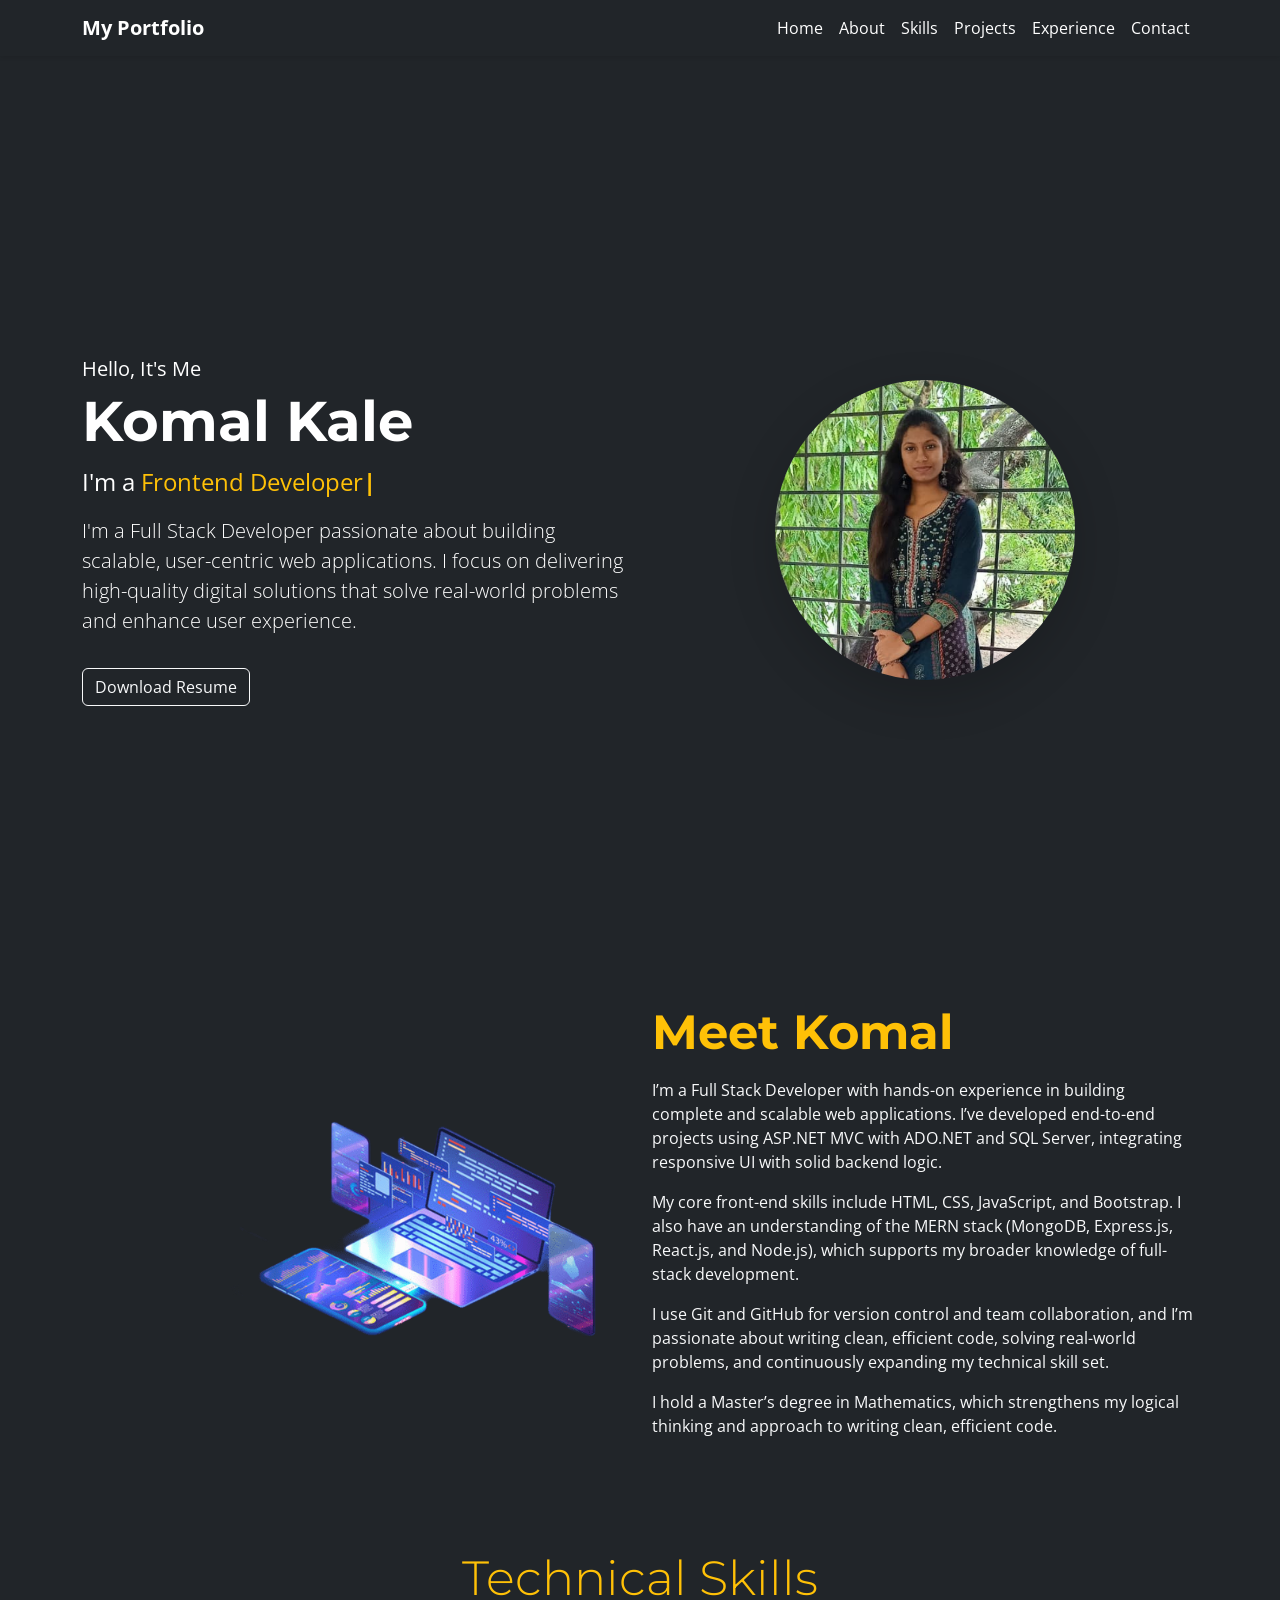
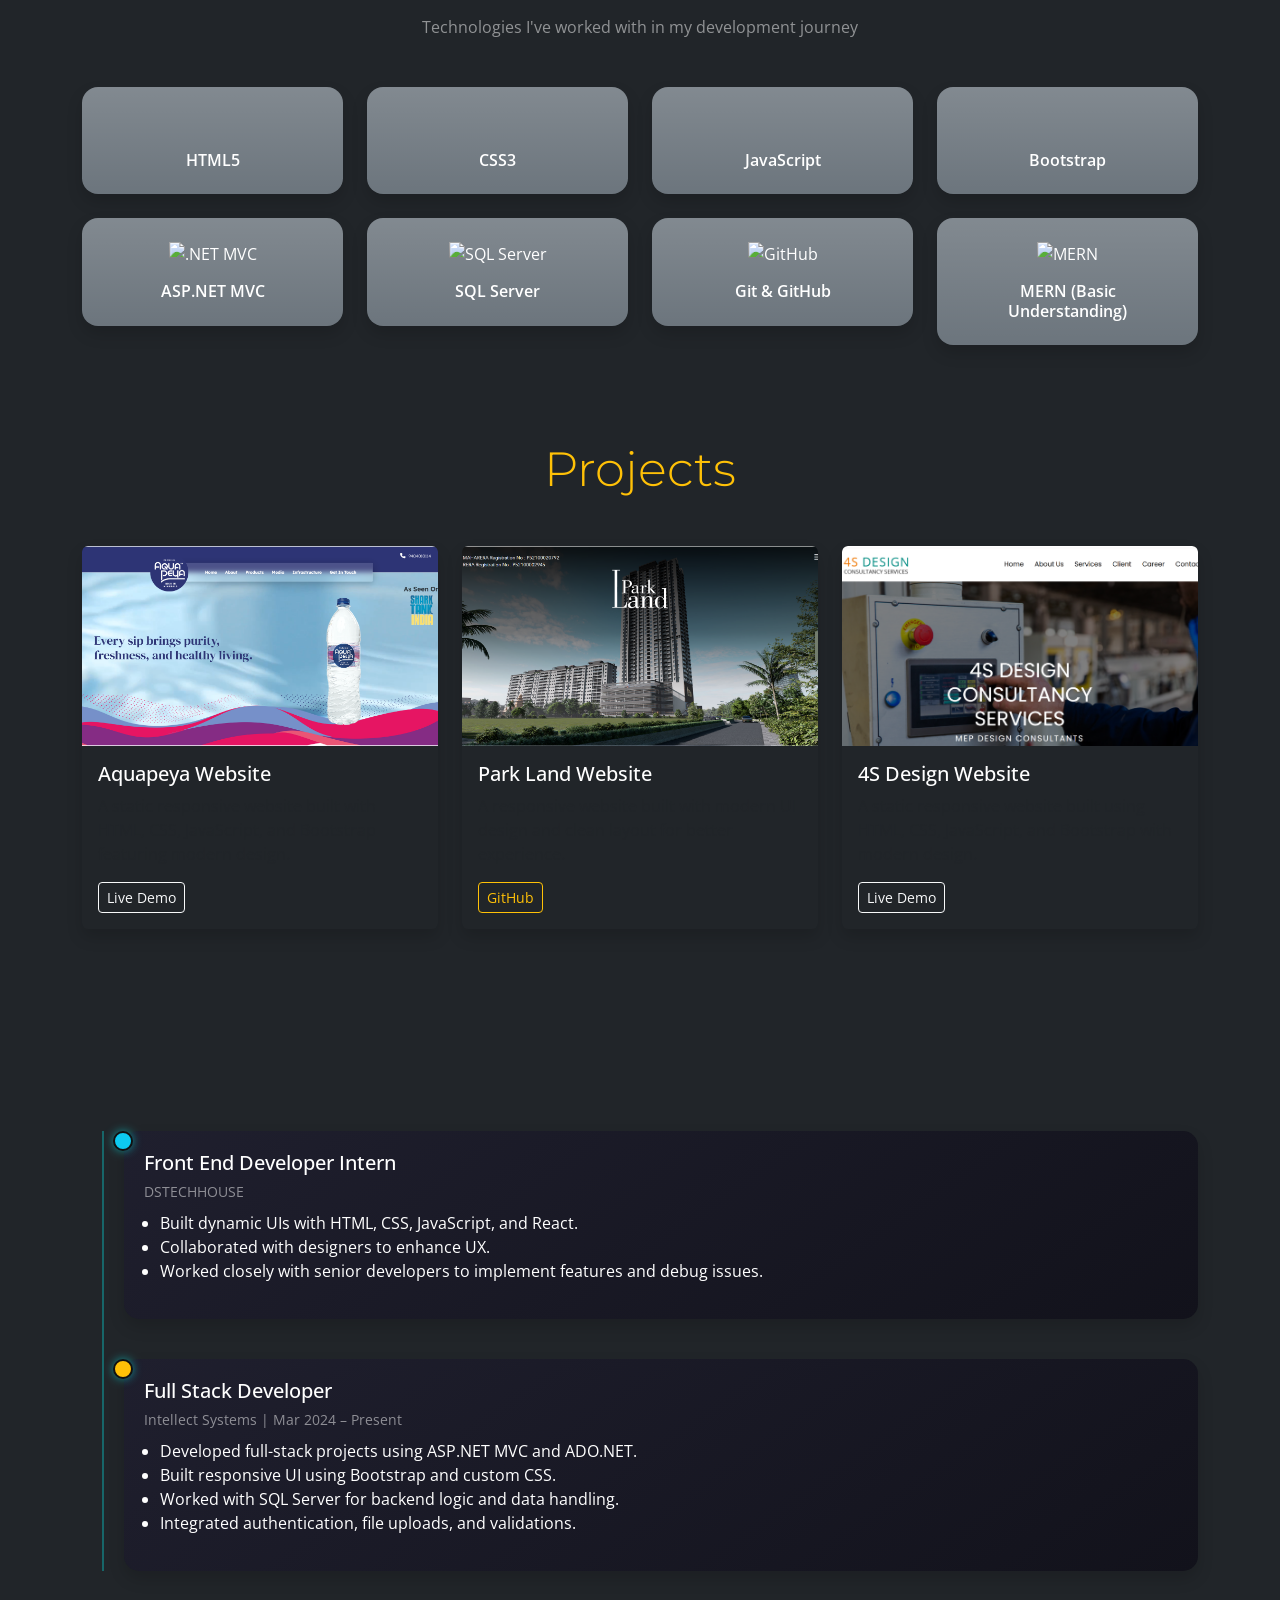
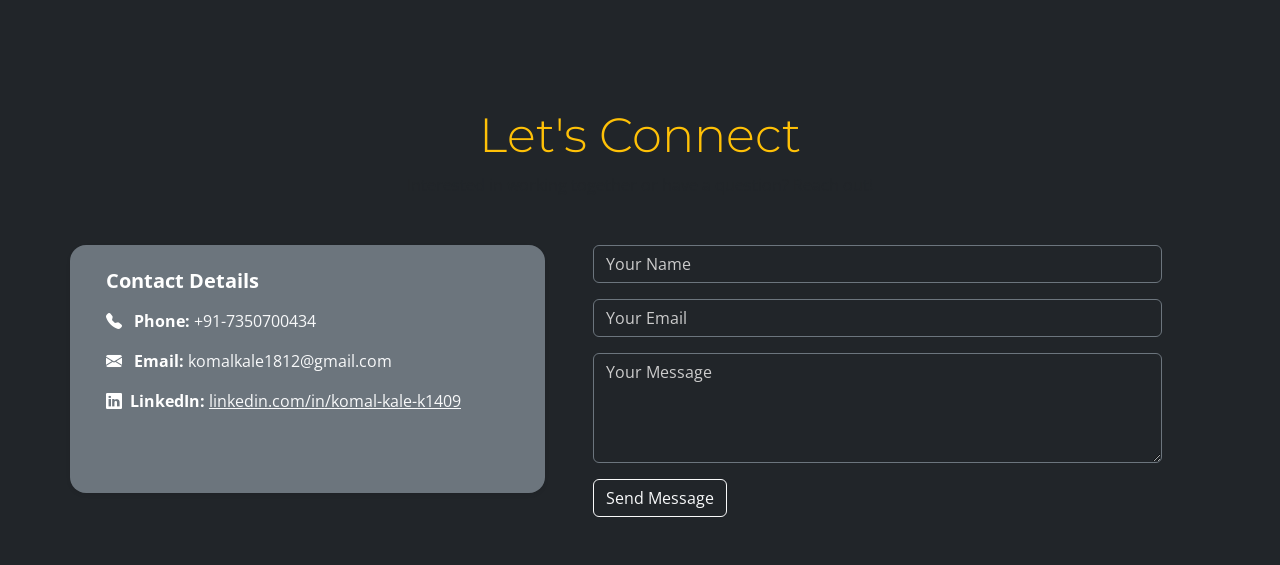
==== my-portfolio/index.html @ 6f48fc54 "Add files via upload" ====
<!DOCTYPE html>
<html lang="en">

<head>
  <meta charset="UTF-8" />
  <meta name="viewport" content="width=device-width, initial-scale=1.0" />
  <title>My Portfolio</title>
  <!-- Bootstrap CSS -->
<link href="https://cdn.jsdelivr.net/npm/bootstrap@5.3.2/dist/css/bootstrap.min.css" rel="stylesheet">

<!-- Add Bootstrap Icons CDN -->
<link href="https://cdn.jsdelivr.net/npm/bootstrap-icons@1.11.3/font/bootstrap-icons.css" rel="stylesheet">


  <!-- Custom CSS -->
  <link rel="stylesheet" href="style.css" />
  <link href="https://fonts.googleapis.com/css2?family=Montserrat:wght@600&family=Open+Sans&display=swap"
    rel="stylesheet">

  <!-- AOS CSS -->
  <link href="https://cdn.jsdelivr.net/npm/aos@2.3.4/dist/aos.css" rel="stylesheet">

</head>

<body data-bs-spy="scroll" data-bs-target="#navbar" data-bs-offset="70" tabindex="0" class="bg-dark">

  <!-- Navbar -->
<nav id="navbar" class="navbar navbar-expand-lg navbar-dark bg-dark fixed-top shadow-sm">
  <div class="container">
    <a class="navbar-brand fw-bold text-white" href="#">My Portfolio</a>
    <button class="navbar-toggler" type="button" data-bs-toggle="collapse" data-bs-target="#navMenu">
      <i class="bi bi-list text-white"></i> <!-- Bootstrap icon -->
    </button>

    <div class="collapse navbar-collapse" id="navMenu">
      <ul class="navbar-nav ms-auto">
        <li class="nav-item"><a class="nav-link text-white" href="#home">Home</a></li>
        <li class="nav-item"><a class="nav-link text-white" href="#about">About</a></li>
        <li class="nav-item"><a class="nav-link text-white" href="#skills">Skills</a></li>
        <li class="nav-item"><a class="nav-link text-white" href="#projects">Projects</a></li>
        <li class="nav-item"><a class="nav-link text-white" href="#experience">Experience</a></li>
        <li class="nav-item"><a class="nav-link text-white" href="#contact">Contact</a></li>
      </ul>
    </div>
  </div>
</nav>


  

  <!-- Hero Section -->
  <section id="home" class="text-white bg-dark">
    <div class="container pt-5">
      <div class="row align-items-center">
        <!-- Text Column -->
        <div class="col-md-6">
          <p class="fs-5 mb-1">Hello, It's Me</p>
          <h1 class="display-4 fw-bold">Komal Kale</h1>
          <p class="fs-4">
            I'm a <span class="typed-text text-warning"></span><span class="cursor text-warning">|</span>
          </p>
          <p class="lead">
            I'm a Full Stack Developer passionate about building scalable, user-centric web applications. I
            focus on delivering high-quality digital solutions that solve real-world problems and enhance
            user experience.
          </p>

          <a href="assets/resume.pdf" download class="btn btn-outline-light mt-3">Download Resume</a>
        </div>

        <!-- Image Column -->
        <div class="col-md-6 text-center mt-4 mt-md-0">
          <img src="assets/komal-kale.png" alt="Profile Photo"
            class="img-fluid rounded-circle shadow-lg animate-profile" style="max-width: 300px;" />
        </div>
      </div>
    </div>
  </section>

  <!-- About Section (Dark Theme) -->
  <section id="about" class="py-5 bg-dark text-light">
    <div class="container">
      <div class="row align-items-center">
        <div class="col-md-6 mb-4 mb-md-0">
          <img src="assets/about-image.png" alt="About Me" class="img-fluid" />
        </div>
        <div class="col-md-6">
          <h2 class="fw-bold mb-3 text-warning display-5" data-aos="fade-up" data-aos-duration="1200">Meet Komal</h2>
          <p>
            I’m a Full Stack Developer with hands-on experience in building complete and scalable web
            applications. I’ve developed end-to-end projects using ASP.NET MVC with ADO.NET and SQL Server,
            integrating responsive UI with solid backend logic.
          </p>
          <p>
            My core front-end skills include HTML, CSS, JavaScript, and Bootstrap. I also have an
            understanding of the MERN stack (MongoDB, Express.js, React.js, and Node.js), which supports my
            broader knowledge of full-stack development.
          </p>
          <p></p>
          I use Git and GitHub for version control and team collaboration, and I’m passionate about writing
          clean, efficient code, solving real-world problems, and continuously expanding my technical skill
          set.
          </p>
          <p>I hold a Master’s degree in Mathematics, which strengthens my logical thinking and approach to
            writing clean, efficient code.</p>
        </div>
      </div>
    </div>
  </section>

  <!-- Skills Section -->
  <section id="skills" class="py-5 bg-dark text-white">
    <div class="container">
      <div class="text-center mb-5">
        <h2 class="text-warning display-5" data-aos="fade-up" data-aos-duration="1200">Technical Skills</h2>
        <p class="text-white-50">Technologies I've worked with in my development journey</p>
      </div>
      <div class="row g-4">

        <!-- HTML -->
        <div class="col-md-3 col-sm-6">
          <div class="bg-secondary bg-gradient rounded-4 text-center p-4 shadow skill-box">
            <img src="https://cdn-icons-png.flaticon.com/512/732/732212.png" alt="HTML" class="img-fluid mb-3"
              style="height: 50px;" data-aos="zoom-in" data-aos-duration="1200">
            <h6 class="text-white fw-semibold mb-0">HTML5</h6>
          </div>
        </div>

        <!-- CSS -->
        <div class="col-md-3 col-sm-6">
          <div class="bg-secondary bg-gradient rounded-4 text-center p-4 shadow skill-box">
            <img src="https://cdn-icons-png.flaticon.com/512/732/732190.png" alt="CSS" class="img-fluid mb-3"
              style="height: 50px;" data-aos="zoom-in" data-aos-duration="1200">
            <h6 class="text-white fw-semibold mb-0">CSS3</h6>
          </div>
        </div>

        <!-- JavaScript -->
        <div class="col-md-3 col-sm-6">
          <div class="bg-secondary bg-gradient rounded-4 text-center p-4 shadow skill-box">
            <img src="https://cdn-icons-png.flaticon.com/512/5968/5968292.png" alt="JavaScript" class="img-fluid mb-3"
              style="height: 50px;" data-aos="zoom-in" data-aos-duration="1200">
            <h6 class="text-white fw-semibold mb-0">JavaScript</h6>
          </div>
        </div>

        <!-- Bootstrap -->
        <div class="col-md-3 col-sm-6">
          <div class="bg-secondary bg-gradient rounded-4 text-center p-4 shadow skill-box">
            <img src="https://getbootstrap.com/docs/5.3/assets/brand/bootstrap-logo-shadow.png" alt="Bootstrap"
              class="img-fluid mb-3" style="height: 50px;" data-aos="zoom-in" data-aos-duration="1200">
            <h6 class="text-white fw-semibold mb-0">Bootstrap</h6>
          </div>
        </div>

        <!-- ASP.NET MVC -->
        <div class="col-md-3 col-sm-6">
          <div class="bg-secondary bg-gradient rounded-4 text-center p-4 shadow skill-box">
            <img src="https://upload.wikimedia.org/wikipedia/commons/0/0e/Microsoft_.NET_logo.png" alt=".NET MVC"
              class="img-fluid mb-3" style="height: 50px;" data-aos="zoom-in" data-aos-duration="1200">
            <h6 class="text-white fw-semibold mb-0">ASP.NET MVC</h6>
          </div>
        </div>

        <!-- SQL Server -->
        <div class="col-md-3 col-sm-6">
          <div class="bg-secondary bg-gradient rounded-4 text-center p-4 shadow skill-box">
            <img src="https://cdn.iconscout.com/icon/free/png-512/sql-18-1174921.png" alt="SQL Server"
              class="img-fluid mb-3" style="height: 50px;" data-aos="zoom-in" data-aos-duration="1200">
            <h6 class="text-white fw-semibold mb-0">SQL Server</h6>
          </div>
        </div>

        <!-- Git & GitHub -->
        <div class="col-md-3 col-sm-6">
          <div class="bg-secondary bg-gradient rounded-4 text-center p-4 shadow skill-box">
            <img src="https://cdn-icons-png.flaticon.com/512/25/25231.png" alt="GitHub" class="img-fluid mb-3"
              style="height: 50px;" data-aos="zoom-in" data-aos-duration="1200">
            <h6 class="text-white fw-semibold mb-0">Git & GitHub</h6>
          </div>
        </div>

        <!-- MERN Stack (General) -->
        <div class="col-md-3 col-sm-6">
          <div class="bg-secondary bg-gradient rounded-4 text-center p-4 shadow skill-box">
            <img src="https://cdn-icons-png.flaticon.com/512/919/919825.png" alt="MERN" class="img-fluid mb-3"
              style="height: 50px;" data-aos="zoom-in" data-aos-duration="1200">
            <h6 class="text-white fw-semibold mb-0">MERN (Basic Understanding)</h6>
          </div>
        </div>

      </div>
    </div>
  </section>

  <section id="projects" class="py-5 text-light bg-dark">
    <div class="container">
      <h2 class="text-center display-5 text-warning mb-5" data-aos="fade-up" data-aos-duration="1200">Projects</h2>
      <div class="row g-4">

        <!-- Project 1 -->

        <div class="col-md-6 col-lg-4">
          <div class="card bg-dark border-0 shadow skill-box">
            <img src="assets/aquapeya.png" class="card-img-top object-fit-cover" height="200" alt="Project 2">
            <div class="card-body">
              <h5 class="card-title text-white">Aquapeya Website</h5>
              <p class="card-text">A static responsive website built with HTML, CSS, JavaScript, and Bootstrap featuring modern design.</p>
              <a href="https://www.aquapeya.com" target="_blank" class="btn btn-outline-light btn-sm">Live Demo</a>
              <!-- <a href="#" class="btn btn-outline-warning btn-sm">GitHub</a> -->
            </div>
          </div>
        </div>
        <div class="col-md-6 col-lg-4">
          <div class="card bg-dark border-0 shadow skill-box">
            <img src="assets/parkland.png" class="card-img-top object-fit-cover" height="200" alt="Project 2">
            <div class="card-body">
              <h5 class="card-title text-white">Park Land Website</h5>
              <p class="card-text">A  responsive website built with modern UI design and clean layout for better experience.</p>
              <a href="https://github.com/kale-komal/ParkLand" target="_blank" class="btn btn-outline-warning btn-sm">GitHub</a>
            </div>
          </div>
        </div>
        <div class="col-md-6 col-lg-4">
          <div class="card bg-dark border-0 shadow skill-box">
            <img src="assets/4sdesign.png" class="card-img-top object-fit-cover" height="200" alt="Project 1">
            <div class="card-body">
              <h5 class="card-title text-white">4S Design Website</h5>
              <p class="card-text">A static responsive website built using HTML, CSS, JavaScript, and Bootstrap with modern design.</p>
              <a href="https://4sdesigncs.com/" target="_blank" class="btn btn-outline-light btn-sm">Live Demo</a>
              <!-- <a href="#" class="btn btn-outline-warning btn-sm">GitHub</a> -->
            </div>
          </div>
        </div>

        <!-- Add more projects similarly -->

      </div>
    </div>
  </section>

  <section id="experience" class="py-5">
    <div class="container">
      <h2 class="text-center text-warning display-5 mb-5" data-aos="fade-up" data-aos-duration="1200">Professional
        Journey</h2>
      <div class="timeline">

        <!-- DSTECHHOUSE -->
        <div class="timeline-item" data-aos="fade-right" data-aos-duration="1200">
          <div class="timeline-dot bg-info"></div>
          <div class="timeline-content bg-dark text-white shadow">
            <h5 class="mb-1">Front End Developer Intern</h5>
            <small class="text-white-50">DSTECHHOUSE</small>
            <ul class="mt-2 ps-3">
              <li>Built dynamic UIs with HTML, CSS, JavaScript, and React.</li>
              <li>Collaborated with designers to enhance UX.</li>
              <li>Worked closely with senior developers to implement features and debug issues.</li>
            </ul>
          </div>
        </div>

        <!-- INTELLECT SYSTEMS -->
        <div class="timeline-item" data-aos="fade-left" data-aos-duration="1200">
          <div class="timeline-dot bg-warning"></div>
          <div class="timeline-content bg-dark text-white shadow">
            <h5 class="mb-1">Full Stack Developer</h5>
            <small class="text-white-50">Intellect Systems | Mar 2024 – Present</small>
            <ul class="mt-2 ps-3">
              <li>Developed full-stack projects using ASP.NET MVC and ADO.NET.</li>
              <li>Built responsive UI using Bootstrap and custom CSS.</li>
              <li>Worked with SQL Server for backend logic and data handling.</li>
              <li>Integrated authentication, file uploads, and validations.</li>
            </ul>
          </div>
        </div>

      </div>
    </div>
  </section>

  <section id="contact" class="py-5 bg-dark text-white">
    <div class="container">
      <div class="text-center mb-5" data-aos="fade-up">
        <h2 class=" display-5 text-warning">Let's Connect</h2>
        <p class="text-muted">Interested in working together or have a question? Reach out!</p>
      </div>

      <div class="row">
        <!-- Contact Info -->
        <div class="col-md-5 mb-4 bg-secondary rounded-4 shadow-sm" data-aos="fade-right">
          <div class="p-4 ">
            <h5 class="fw-bold mb-3">Contact Details</h5>
            <p class="mb-3">
              <i class="bi bi-telephone-fill me-2"></i>
              <strong>Phone:</strong>
              <a href="tel:+917350700434" class="text-decoration-none text-light">+91-7350700434</a>
            </p>

            <p class="mb-3">
              <i class="bi bi-envelope-fill me-2"></i>
              <strong>Email:</strong>
              <a href="mailto:komalkale1812@gmail.com"
                class="text-decoration-none text-light">komalkale1812@gmail.com</a>
            </p>
            <p class="mb-0"><i class="bi bi-linkedin me-2"></i><strong>LinkedIn:</strong> <a
                href="https://www.linkedin.com/in/komal-kale-k1409" class="text-light text-decoration-underline"
                target="_blank">linkedin.com/in/komal-kale-k1409</a></p>
          </div>
        </div>

        <!-- Contact Form -->
        <div class="col-md-7 px-5" data-aos="fade-left">
          <form id="contact-form" action="https://formspree.io/f/mwpqqvpg" method="POST">
            <!-- Spam honeypot (optional but recommended) -->
            <input type="text" name="_honey" class="d-none" tabindex="-1" autocomplete="off">
            <!-- Disable Formspree CAPTCHA (optional) -->
            <input type="hidden" name="_captcha" value="false">
            <!-- Subject (optional) -->
            <input type="hidden" name="_subject" value="New message from portfolio contact form">

            <div class="mb-3">
              <input type="text" name="name" class="form-control bg-dark text-white border-secondary"
                placeholder="Your Name" required>
            </div>
            <div class="mb-3">
              <input type="email" name="email" class="form-control bg-dark text-light border-secondary"
                placeholder="Your Email" required>
            </div>
            <div class="mb-3">
              <textarea name="message" class="form-control bg-dark text-light border-secondary" rows="4"
                placeholder="Your Message" required></textarea>
            </div>

            <button type="submit" class="btn btn-outline-light" id="send-btn">Send Message</button>

            <div id="form-success" class="alert alert-success mt-3 d-none" role="alert">
              ✅ Your message has been sent successfully!
            </div>
            <div id="form-error" class="alert alert-danger mt-3 d-none" role="alert">
              ❌ Something went wrong. Please try again.
            </div>
          </form>
          </form>
        </div>

      </div>
    </div>
  </section>


  <!-- Bootstrap JS Bundle -->
  <script src="https://cdn.jsdelivr.net/npm/bootstrap@5.3.3/dist/js/bootstrap.bundle.min.js"></script>
  <!-- Custom JS -->
  <script src="script.js"></script>
  <!-- AOS JS -->
  <script src="https://cdn.jsdelivr.net/npm/aos@2.3.4/dist/aos.js"></script>
  <script>
    AOS.init({
      duration: 1000, // animation duration in ms
      once: false      // animation only happens once
    });
  </script>

  <script>
    const form = document.getElementById('contact-form');
    const success = document.getElementById('form-success');
    const errorBox = document.getElementById('form-error');
    const sendBtn = document.getElementById('send-btn');

    form.addEventListener('submit', async (e) => {
      e.preventDefault();
      success.classList.add('d-none');
      errorBox.classList.add('d-none');
      sendBtn.disabled = true;

      try {
        const res = await fetch(form.action, {
          method: 'POST',
          body: new FormData(form),
          headers: { 'Accept': 'application/json' }
        });

        if (res.ok) {
          form.reset();
          success.classList.remove('d-none');
        } else {
          // Formspree returns JSON with errors for 4xx
          const data = await res.json().catch(() => ({}));
          errorBox.textContent = '❌ ' + (data?.errors?.map(e => e.message).join(', ') || 'Failed to send message.');
          errorBox.classList.remove('d-none');
        }
      } catch (err) {
        errorBox.textContent = '❌ Network error. Please check your connection.';
        errorBox.classList.remove('d-none');
      } finally {
        sendBtn.disabled = false;
      }
    });
  </script>


</body>

</html>
---- my-portfolio/style.css ----
body {
    font-family: 'Open Sans', sans-serif;
  }

  h1, h2, h3 {
    font-family: 'Montserrat', sans-serif;
  }
 
/* Smooth scroll and padding for sections */
html {
  scroll-behavior: smooth;
}

body {
  padding-top: 56px; /* to offset the fixed navbar */
}

/* Hero Section Custom Styles */
#home {
  background-color: #0b1c2d; /* Navy blue shade */
  min-height: 100vh;
  display: flex;
  align-items: center;
}

.animate-profile {
  animation: float 3s ease-in-out infinite;
}

@keyframes float {
  0%, 100% { transform: translateY(0); }
  50% { transform: translateY(-10px); }
}

/* Typing effect */
.cursor {
  font-weight: bold;
  animation: blink 0.7s infinite;
}

@keyframes blink {
  0% { opacity: 1; }
  50% { opacity: 0; }
  100% { opacity: 1; }
}

.skill-card {
  background: rgba(255, 255, 255, 0.05);
  border-radius: 15px;
  backdrop-filter: blur(10px);
  box-shadow: 0 8px 20px rgba(0, 255, 255, 0.1);
  transition: transform 0.4s ease, box-shadow 0.4s ease;
  cursor: pointer;
}

.skill-card:hover {
  transform: translateY(-8px) scale(1.03);
  box-shadow: 0 12px 24px rgba(0, 255, 255, 0.3);
}

.skill-icon {
  width: 60px;
  height: 60px;
  object-fit: contain;
  transition: transform 0.3s ease-in-out;
}

.skill-card:hover .skill-icon {
  transform: rotate(10deg) scale(1.1);
}

.skill-card h6 {
  font-weight: 600;
  margin-top: 10px;
}

.skill-box {
  position: relative;
  overflow: hidden;
  transition: color 0.3s ease;
  z-index: 0;
}

.skill-box::before {
  content: "";
  position: absolute;
  top: 100%;
  left: 0;
  width: 100%;
  height: 100%;
  background: linear-gradient(135deg, #001f3f, #00d4ff); 
  z-index: -1;
  transition: top 0.4s ease;
}


.skill-box:hover::before {
  top: 0;
}

.skill-box:hover h6 {
  color: #fff !important;
}

.timeline {
  position: relative;
  margin-left: 20px;
  padding-left: 20px;
  border-left: 2px solid rgba(0, 255, 255, 0.3); /* vertical line */
}

.timeline-item {
  position: relative;
  margin-bottom: 40px;
}

.timeline-dot {
  position: absolute;
  left: -11px;
  top: 0;
  width: 20px;
  height: 20px;
  background: #0dcaf0;
  border-radius: 50%;
  box-shadow: 0 0 10px rgba(0, 255, 255, 0.5);
  border: 2px solid #111;
}

.timeline-content {
  padding: 20px;
  border-radius: 15px;
  background: linear-gradient(145deg, #1f1f2e, #12121b);
  transition: all 0.3s ease;
}

.timeline-content:hover {
  background: linear-gradient(145deg, #0d1117, #0a0a0f);
  box-shadow: 0 0 15px rgba(13, 110, 253, 0.2);
}

.timeline-content ul {
  list-style-type: disc;
}

::placeholder {
  color: #ccc !important; /* light gray or white */
  opacity: 1; /* make it fully visible */
}
.navbar-dark .navbar-toggler-icon {
      background-image: url("data:image/svg+xml;charset=utf8,%3Csvg viewBox='0 0 30 30' xmlns='http://www.w3.org/2000/svg'%3E%3Cpath stroke='rgba(255,255,255,1)' stroke-width='2' stroke-linecap='round' stroke-miterlimit='10' d='M4 7h22M4 15h22M4 23h22'/%3E%3C/svg%3E");
    }
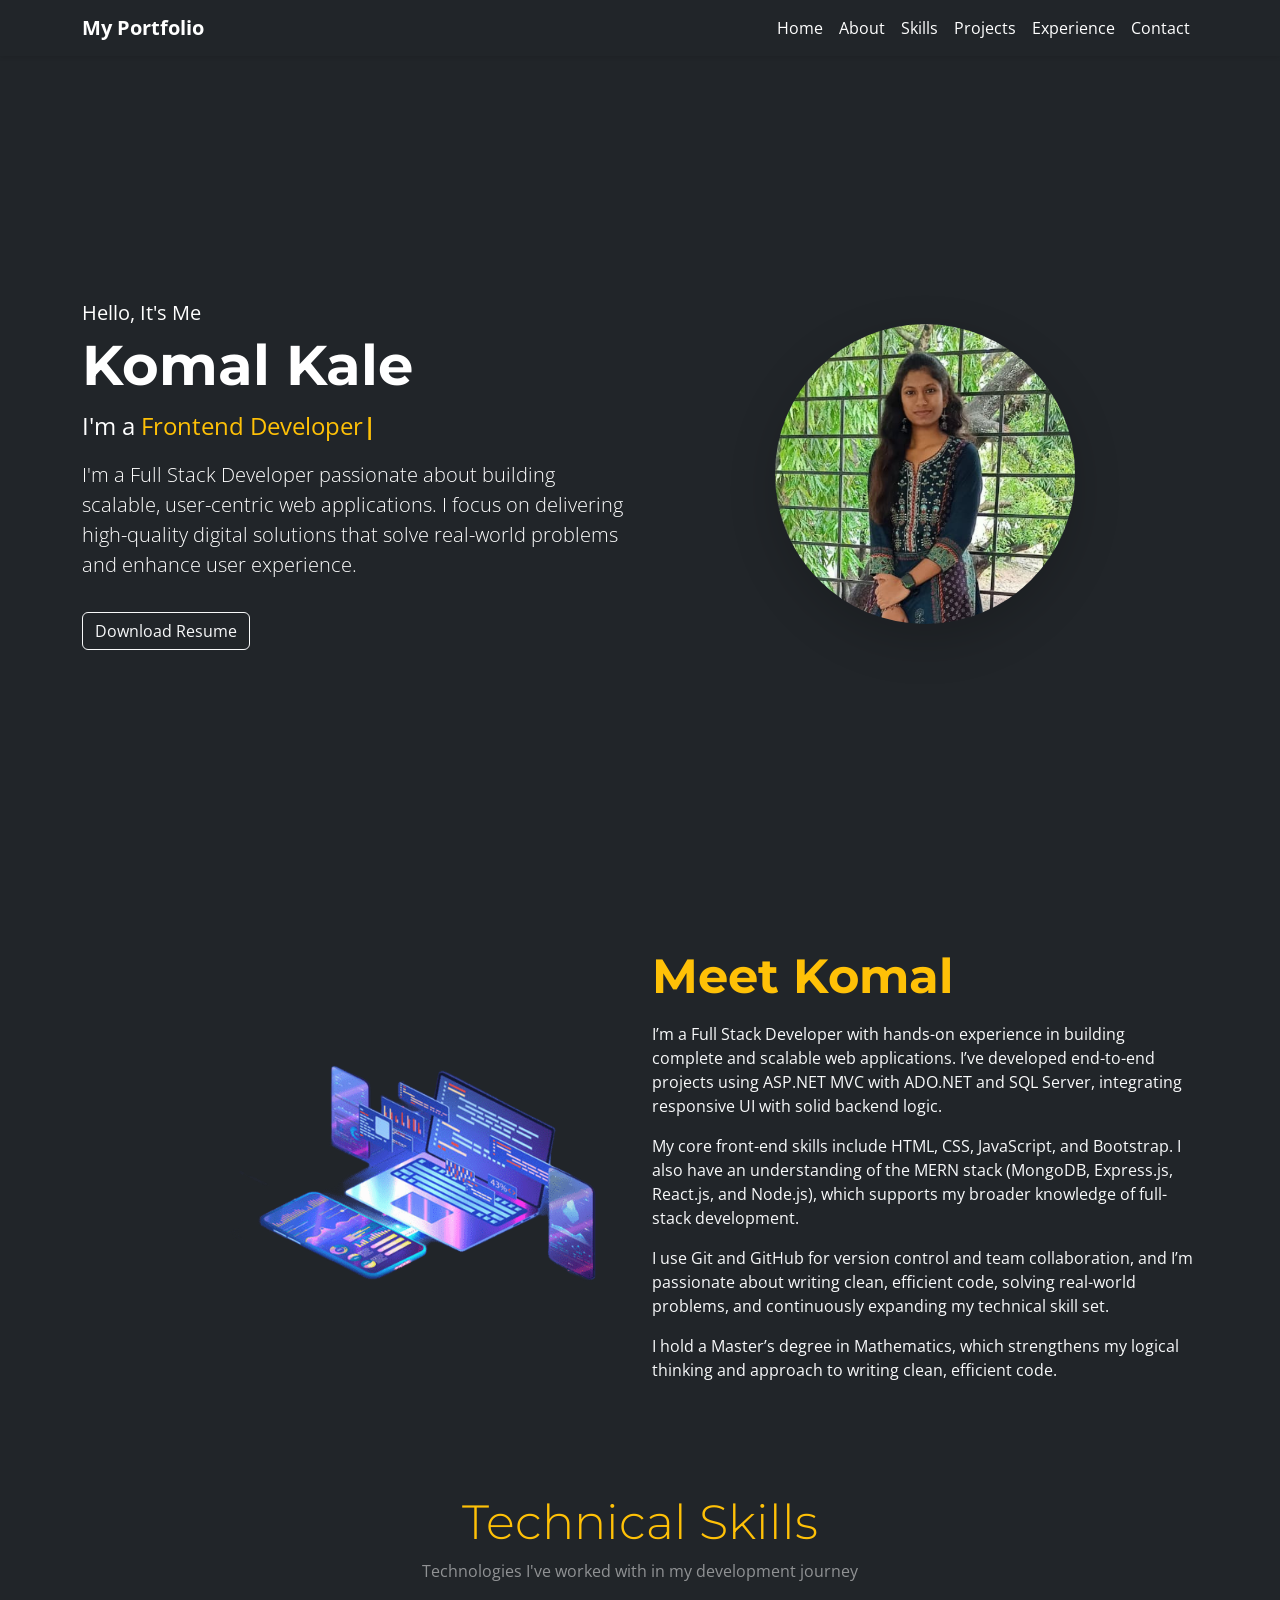
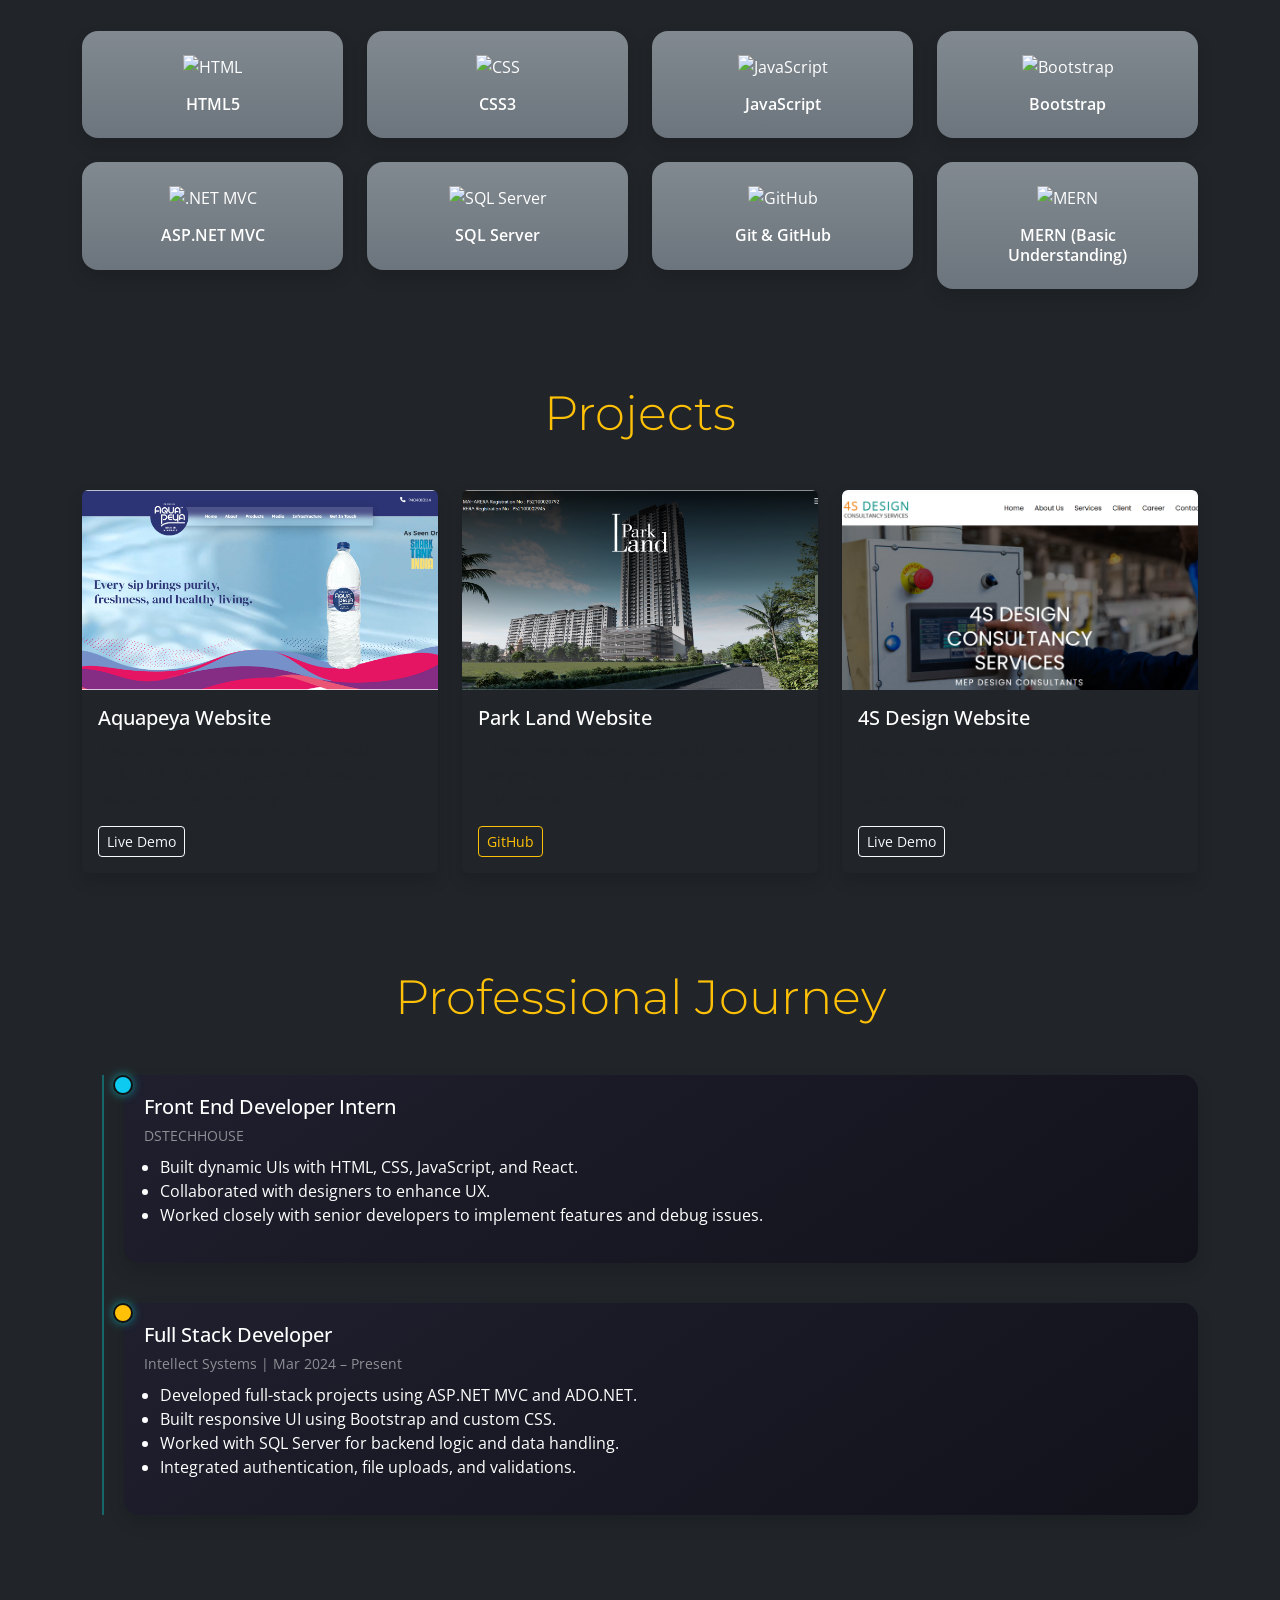
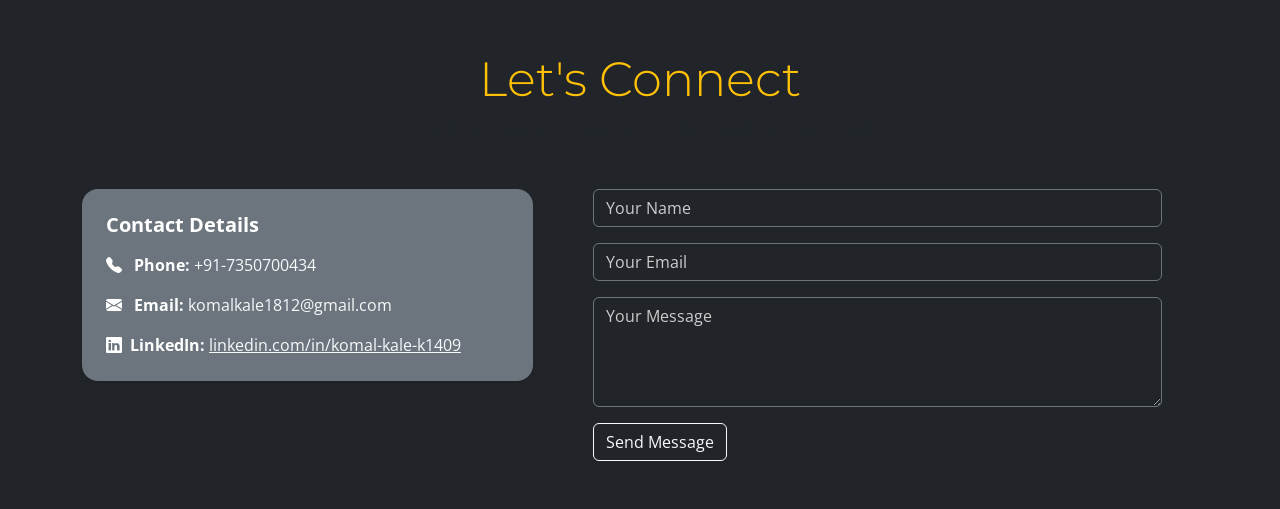
==== commit 8bfce320: "add resume and fix bugs" ====
--- a/my-portfolio/index.html
+++ b/my-portfolio/index.html
@@ -28,8 +28,9 @@
 <nav id="navbar" class="navbar navbar-expand-lg navbar-dark bg-dark fixed-top shadow-sm">
   <div class="container">
     <a class="navbar-brand fw-bold text-white" href="#">My Portfolio</a>
-    <button class="navbar-toggler" type="button" data-bs-toggle="collapse" data-bs-target="#navMenu">
-      <i class="bi bi-list text-white"></i> <!-- Bootstrap icon -->
+    <button class="navbar-toggler" type="button" data-bs-toggle="collapse" data-bs-target="#navMenu"
+      aria-controls="navMenu" aria-expanded="false" aria-label="Toggle navigation">
+      <i class="bi bi-list text-white fs-1"></i>
     </button>
 
     <div class="collapse navbar-collapse" id="navMenu">
@@ -277,18 +278,18 @@
       </div>
     </div>
   </section>
-
+ <!-- Contact Info -->
   <section id="contact" class="py-5 bg-dark text-white">
     <div class="container">
-      <div class="text-center mb-5" data-aos="fade-up">
+      <div class="text-center mb-5" data-aos="fade-up" data-aos-duration="1200">
         <h2 class=" display-5 text-warning">Let's Connect</h2>
         <p class="text-muted">Interested in working together or have a question? Reach out!</p>
       </div>
 
       <div class="row">
-        <!-- Contact Info -->
-        <div class="col-md-5 mb-4 bg-secondary rounded-4 shadow-sm" data-aos="fade-right">
-          <div class="p-4 ">
+       
+        <div class="col-md-5 mb-4  "  data-aos="fade-right" data-aos-duration="1200">
+          <div class="p-4 bg-secondary rounded-4 shadow-sm">
             <h5 class="fw-bold mb-3">Contact Details</h5>
             <p class="mb-3">
               <i class="bi bi-telephone-fill me-2"></i>
@@ -309,7 +310,7 @@
         </div>
 
         <!-- Contact Form -->
-        <div class="col-md-7 px-5" data-aos="fade-left">
+        <div class="col-md-7 px-5"  data-aos="fade-left" data-aos-duration="1200">
           <form id="contact-form" action="https://formspree.io/f/mwpqqvpg" method="POST">
             <!-- Spam honeypot (optional but recommended) -->
             <input type="text" name="_honey" class="d-none" tabindex="-1" autocomplete="off">
--- a/my-portfolio/style.css
+++ b/my-portfolio/style.css
@@ -11,17 +11,22 @@
   scroll-behavior: smooth;
 }
 
-body {
-  padding-top: 56px; /* to offset the fixed navbar */
+
+/* Hero Section Custom Styles */
+html, body {
+  width: 100%;
+  overflow-x: hidden; /* Prevents horizontal scroll */
 }
 
-/* Hero Section Custom Styles */
 #home {
-  background-color: #0b1c2d; /* Navy blue shade */
-  min-height: 100vh;
-  display: flex;
+  max-width: 100vw; 
+  height: 100vh;
+  display: flex;           /* For centering content */
   align-items: center;
+  justify-content: center;
+  overflow-x: hidden;
 }
+
 
 .animate-profile {
   animation: float 3s ease-in-out infinite;
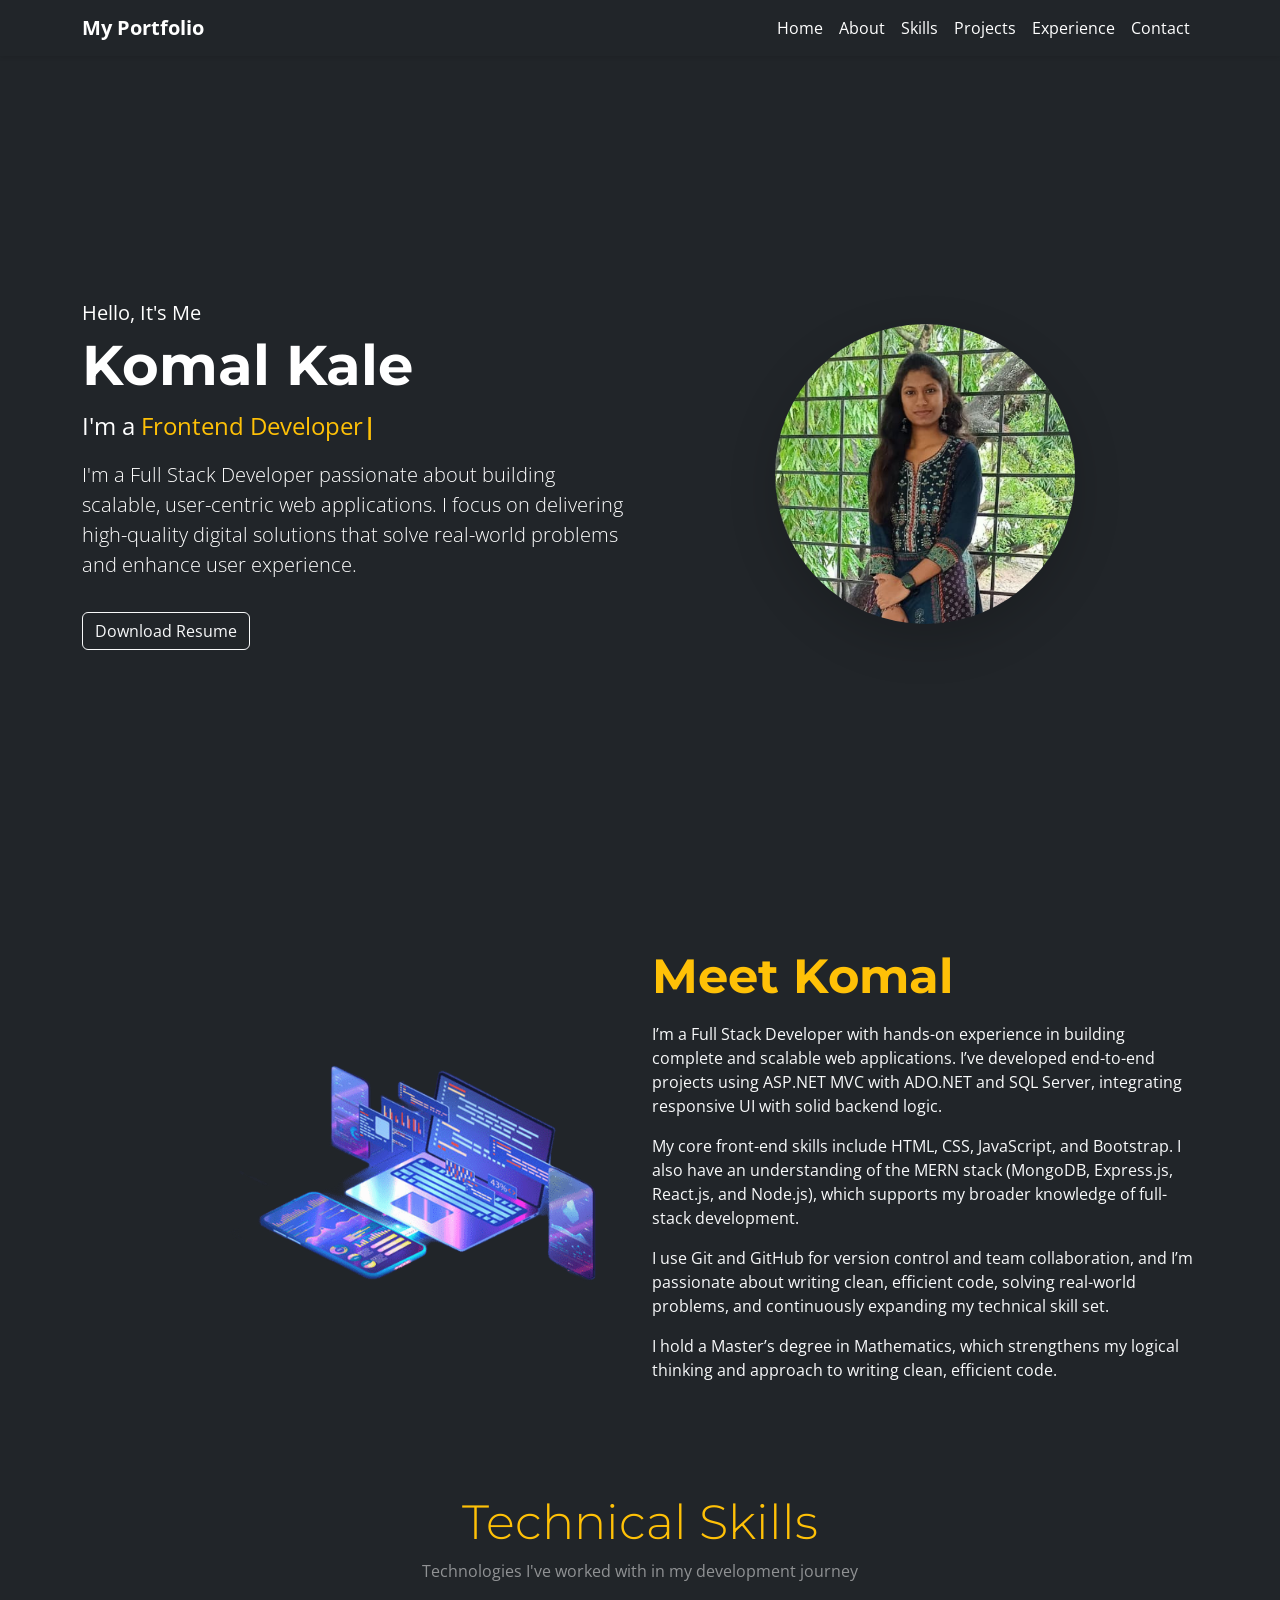
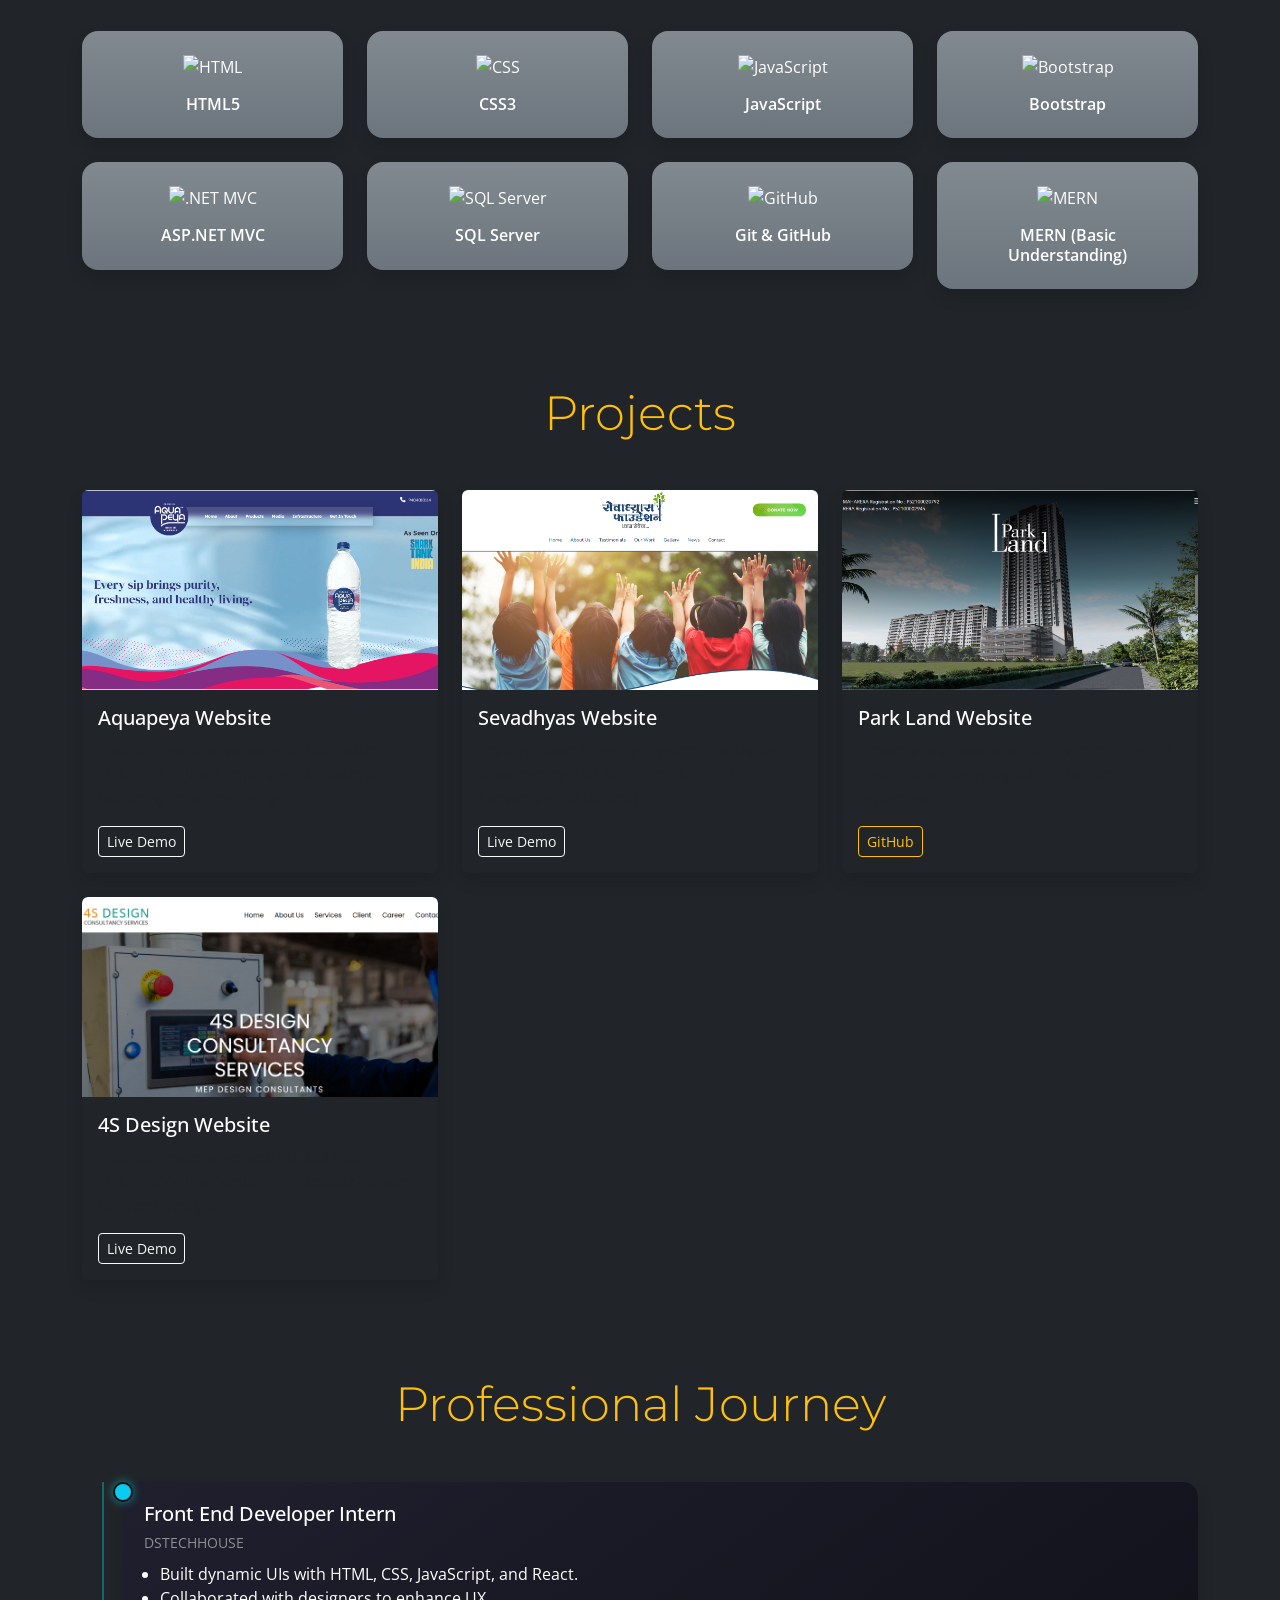
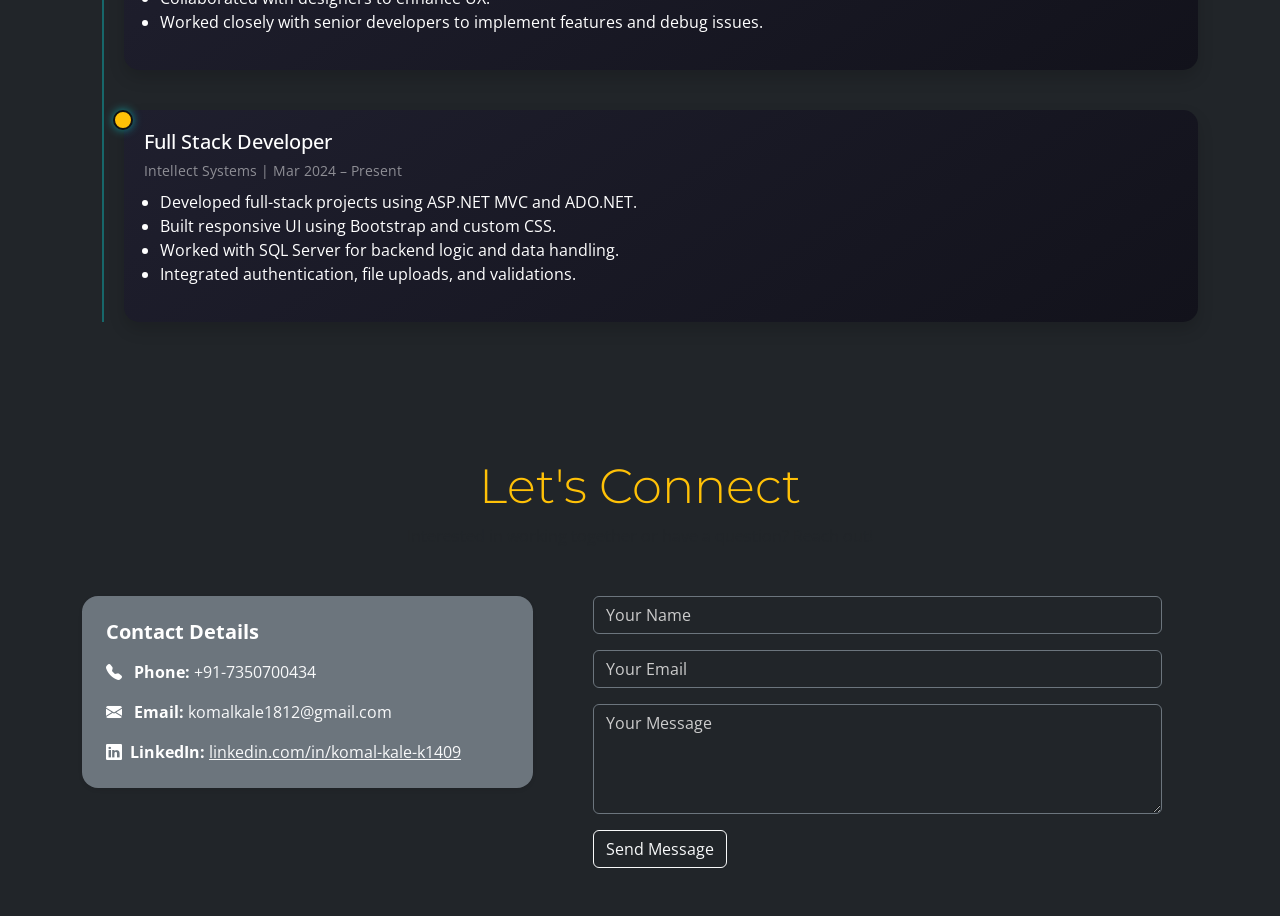
==== commit ebf27d20: "Add sevadhyas project" ====
--- a/my-portfolio/index.html
+++ b/my-portfolio/index.html
@@ -83,7 +83,7 @@
     <div class="container">
       <div class="row align-items-center">
         <div class="col-md-6 mb-4 mb-md-0">
-          <img src="assets/about-image.png" alt="About Me" class="img-fluid" />
+          <img src="assets/about-image.png" alt="About Me" class="img-fluid d-none d-md-block" />
         </div>
         <div class="col-md-6">
           <h2 class="fw-bold mb-3 text-warning display-5" data-aos="fade-up" data-aos-duration="1200">Meet Komal</h2>
@@ -214,6 +214,17 @@
         </div>
         <div class="col-md-6 col-lg-4">
           <div class="card bg-dark border-0 shadow skill-box">
+            <img src="assets/sevadhyas.png" class="card-img-top object-fit-cover" height="200" alt="Project 2">
+            <div class="card-body">
+              <h5 class="card-title text-white">Sevadhyas Website</h5>
+              <p class="card-text">Crafting user-friendly, dynamic websites powered by ASP.NET Core MVC, SQL Server, and Bootstrap.</p>
+              <a href="https://sevadhyas.com" target="_blank" class="btn btn-outline-light btn-sm">Live Demo</a>
+              <!-- <a href="#" class="btn btn-outline-warning btn-sm">GitHub</a> -->
+            </div>
+          </div>
+        </div>
+        <div class="col-md-6 col-lg-4">
+          <div class="card bg-dark border-0 shadow skill-box">
             <img src="assets/parkland.png" class="card-img-top object-fit-cover" height="200" alt="Project 2">
             <div class="card-body">
               <h5 class="card-title text-white">Park Land Website</h5>
@@ -310,7 +321,7 @@
         </div>
 
         <!-- Contact Form -->
-        <div class="col-md-7 px-5"  data-aos="fade-left" data-aos-duration="1200">
+        <div class="col-md-7 px-md-5"  data-aos="fade-left" data-aos-duration="1200">
           <form id="contact-form" action="https://formspree.io/f/mwpqqvpg" method="POST">
             <!-- Spam honeypot (optional but recommended) -->
             <input type="text" name="_honey" class="d-none" tabindex="-1" autocomplete="off">
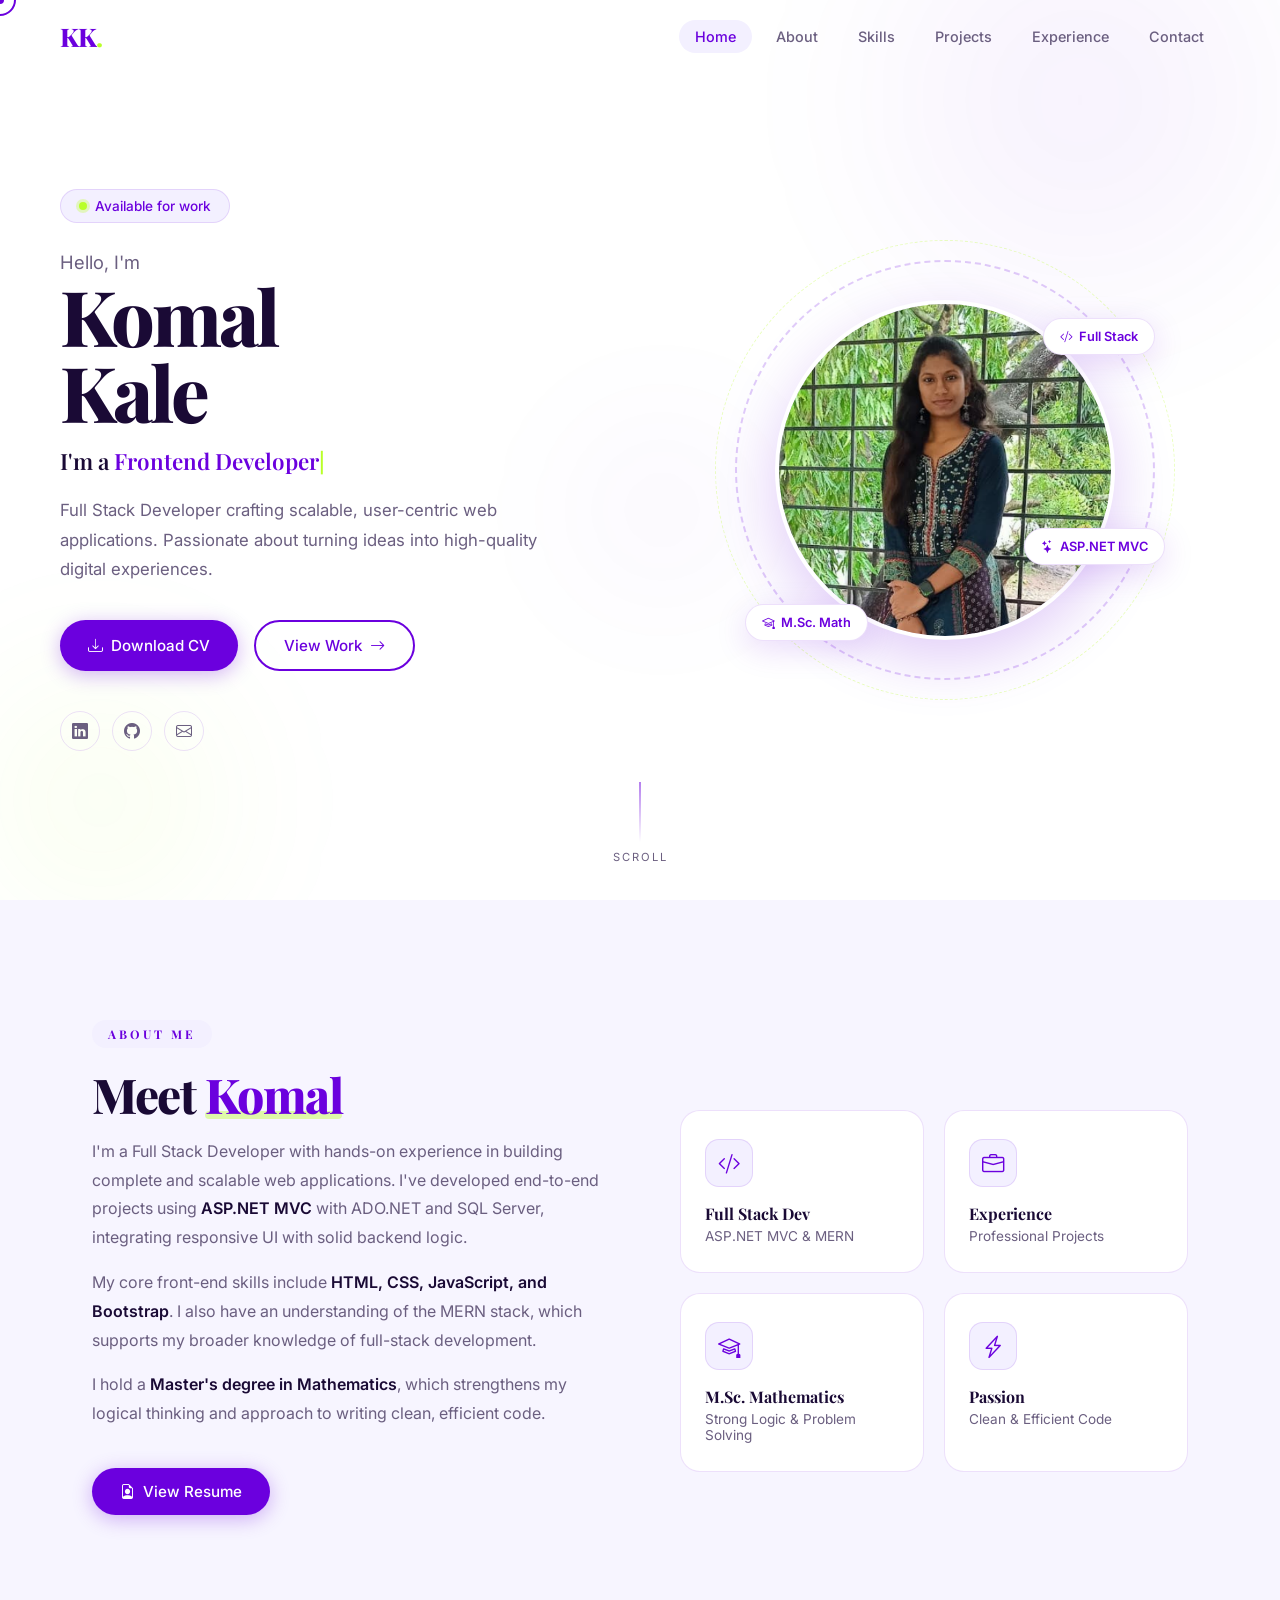
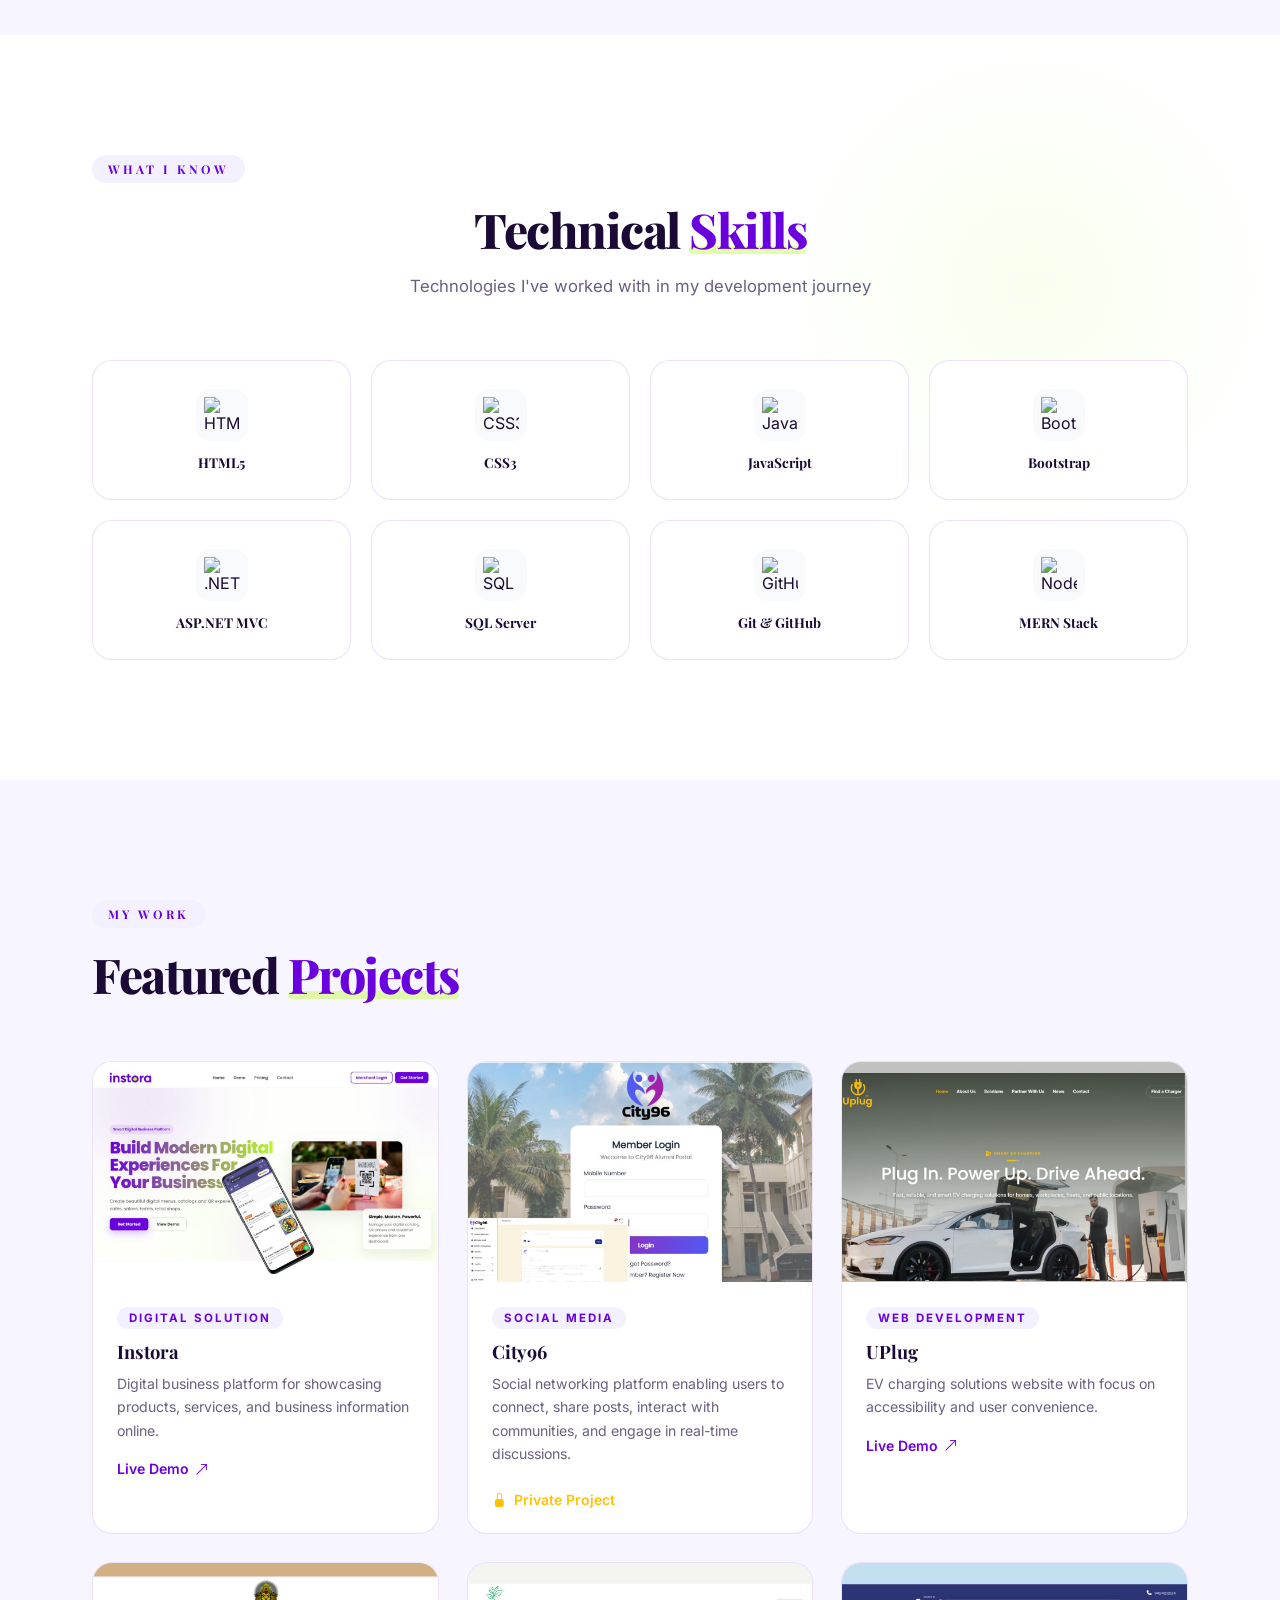
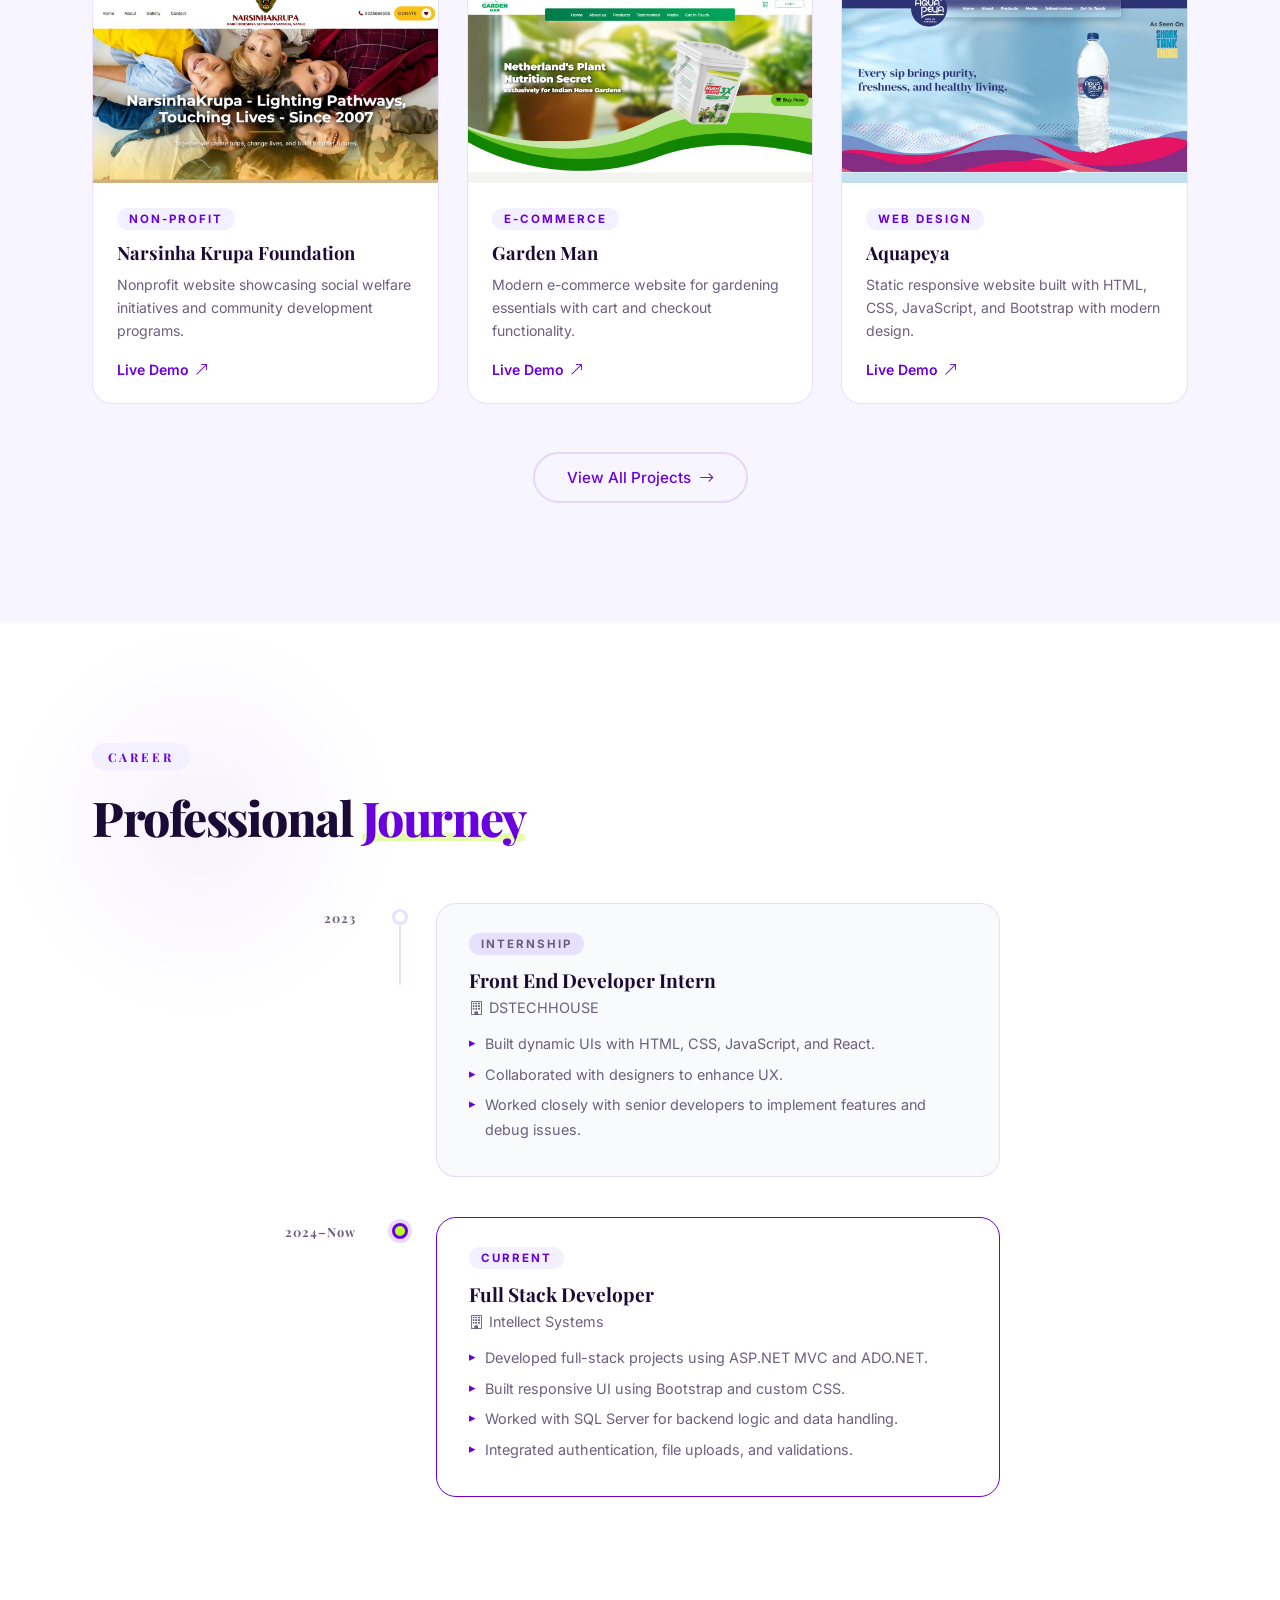
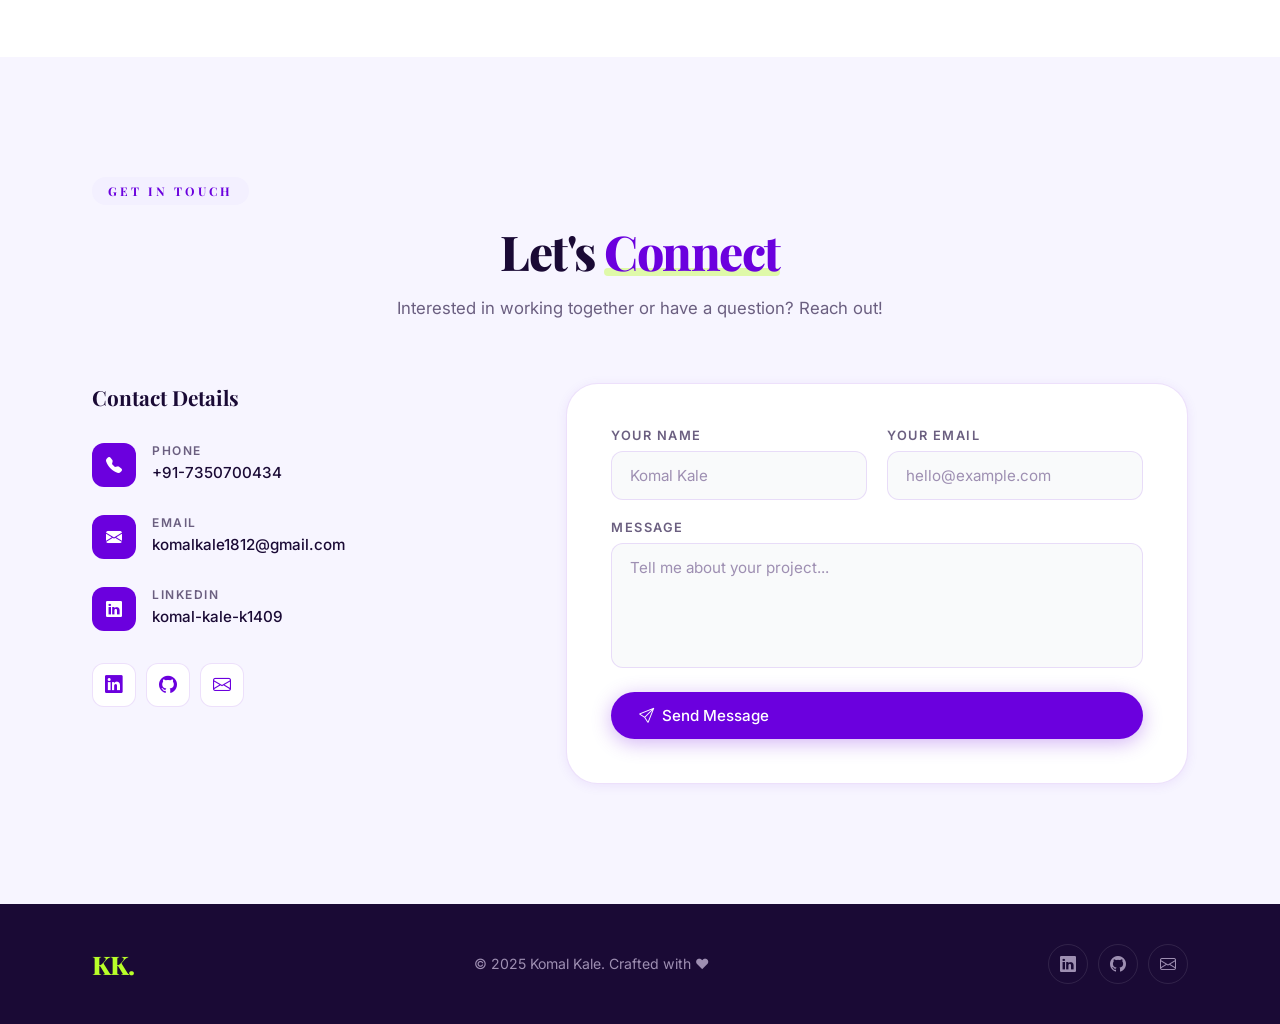
==== commit 265522db: "Add files via upload new design with updated all projects" ====
--- a/my-portfolio/index.html
+++ b/my-portfolio/index.html
@@ -1,416 +1,466 @@
-<!DOCTYPE html>
-<html lang="en">
-
-<head>
-  <meta charset="UTF-8" />
-  <meta name="viewport" content="width=device-width, initial-scale=1.0" />
-  <title>My Portfolio</title>
-  <!-- Bootstrap CSS -->
-<link href="https://cdn.jsdelivr.net/npm/bootstrap@5.3.2/dist/css/bootstrap.min.css" rel="stylesheet">
-
-<!-- Add Bootstrap Icons CDN -->
-<link href="https://cdn.jsdelivr.net/npm/bootstrap-icons@1.11.3/font/bootstrap-icons.css" rel="stylesheet">
-
-
-  <!-- Custom CSS -->
-  <link rel="stylesheet" href="style.css" />
-  <link href="https://fonts.googleapis.com/css2?family=Montserrat:wght@600&family=Open+Sans&display=swap"
-    rel="stylesheet">
-
-  <!-- AOS CSS -->
-  <link href="https://cdn.jsdelivr.net/npm/aos@2.3.4/dist/aos.css" rel="stylesheet">
-
-</head>
-
-<body data-bs-spy="scroll" data-bs-target="#navbar" data-bs-offset="70" tabindex="0" class="bg-dark">
-
-  <!-- Navbar -->
-<nav id="navbar" class="navbar navbar-expand-lg navbar-dark bg-dark fixed-top shadow-sm">
-  <div class="container">
-    <a class="navbar-brand fw-bold text-white" href="#">My Portfolio</a>
-    <button class="navbar-toggler" type="button" data-bs-toggle="collapse" data-bs-target="#navMenu"
-      aria-controls="navMenu" aria-expanded="false" aria-label="Toggle navigation">
-      <i class="bi bi-list text-white fs-1"></i>
-    </button>
-
-    <div class="collapse navbar-collapse" id="navMenu">
-      <ul class="navbar-nav ms-auto">
-        <li class="nav-item"><a class="nav-link text-white" href="#home">Home</a></li>
-        <li class="nav-item"><a class="nav-link text-white" href="#about">About</a></li>
-        <li class="nav-item"><a class="nav-link text-white" href="#skills">Skills</a></li>
-        <li class="nav-item"><a class="nav-link text-white" href="#projects">Projects</a></li>
-        <li class="nav-item"><a class="nav-link text-white" href="#experience">Experience</a></li>
-        <li class="nav-item"><a class="nav-link text-white" href="#contact">Contact</a></li>
-      </ul>
-    </div>
-  </div>
-</nav>
-
-
-  
-
-  <!-- Hero Section -->
-  <section id="home" class="text-white bg-dark">
-    <div class="container pt-5">
-      <div class="row align-items-center">
-        <!-- Text Column -->
-        <div class="col-md-6">
-          <p class="fs-5 mb-1">Hello, It's Me</p>
-          <h1 class="display-4 fw-bold">Komal Kale</h1>
-          <p class="fs-4">
-            I'm a <span class="typed-text text-warning"></span><span class="cursor text-warning">|</span>
-          </p>
-          <p class="lead">
-            I'm a Full Stack Developer passionate about building scalable, user-centric web applications. I
-            focus on delivering high-quality digital solutions that solve real-world problems and enhance
-            user experience.
-          </p>
-
-          <a href="assets/resume.pdf" download class="btn btn-outline-light mt-3">Download Resume</a>
-        </div>
-
-        <!-- Image Column -->
-        <div class="col-md-6 text-center mt-4 mt-md-0">
-          <img src="assets/komal-kale.png" alt="Profile Photo"
-            class="img-fluid rounded-circle shadow-lg animate-profile" style="max-width: 300px;" />
-        </div>
-      </div>
-    </div>
-  </section>
-
-  <!-- About Section (Dark Theme) -->
-  <section id="about" class="py-5 bg-dark text-light">
-    <div class="container">
-      <div class="row align-items-center">
-        <div class="col-md-6 mb-4 mb-md-0">
-          <img src="assets/about-image.png" alt="About Me" class="img-fluid d-none d-md-block" />
-        </div>
-        <div class="col-md-6">
-          <h2 class="fw-bold mb-3 text-warning display-5" data-aos="fade-up" data-aos-duration="1200">Meet Komal</h2>
-          <p>
-            I’m a Full Stack Developer with hands-on experience in building complete and scalable web
-            applications. I’ve developed end-to-end projects using ASP.NET MVC with ADO.NET and SQL Server,
-            integrating responsive UI with solid backend logic.
-          </p>
-          <p>
-            My core front-end skills include HTML, CSS, JavaScript, and Bootstrap. I also have an
-            understanding of the MERN stack (MongoDB, Express.js, React.js, and Node.js), which supports my
-            broader knowledge of full-stack development.
-          </p>
-          <p></p>
-          I use Git and GitHub for version control and team collaboration, and I’m passionate about writing
-          clean, efficient code, solving real-world problems, and continuously expanding my technical skill
-          set.
-          </p>
-          <p>I hold a Master’s degree in Mathematics, which strengthens my logical thinking and approach to
-            writing clean, efficient code.</p>
-        </div>
-      </div>
-    </div>
-  </section>
-
-  <!-- Skills Section -->
-  <section id="skills" class="py-5 bg-dark text-white">
-    <div class="container">
-      <div class="text-center mb-5">
-        <h2 class="text-warning display-5" data-aos="fade-up" data-aos-duration="1200">Technical Skills</h2>
-        <p class="text-white-50">Technologies I've worked with in my development journey</p>
-      </div>
-      <div class="row g-4">
-
-        <!-- HTML -->
-        <div class="col-md-3 col-sm-6">
-          <div class="bg-secondary bg-gradient rounded-4 text-center p-4 shadow skill-box">
-            <img src="https://cdn-icons-png.flaticon.com/512/732/732212.png" alt="HTML" class="img-fluid mb-3"
-              style="height: 50px;" data-aos="zoom-in" data-aos-duration="1200">
-            <h6 class="text-white fw-semibold mb-0">HTML5</h6>
-          </div>
-        </div>
-
-        <!-- CSS -->
-        <div class="col-md-3 col-sm-6">
-          <div class="bg-secondary bg-gradient rounded-4 text-center p-4 shadow skill-box">
-            <img src="https://cdn-icons-png.flaticon.com/512/732/732190.png" alt="CSS" class="img-fluid mb-3"
-              style="height: 50px;" data-aos="zoom-in" data-aos-duration="1200">
-            <h6 class="text-white fw-semibold mb-0">CSS3</h6>
-          </div>
-        </div>
-
-        <!-- JavaScript -->
-        <div class="col-md-3 col-sm-6">
-          <div class="bg-secondary bg-gradient rounded-4 text-center p-4 shadow skill-box">
-            <img src="https://cdn-icons-png.flaticon.com/512/5968/5968292.png" alt="JavaScript" class="img-fluid mb-3"
-              style="height: 50px;" data-aos="zoom-in" data-aos-duration="1200">
-            <h6 class="text-white fw-semibold mb-0">JavaScript</h6>
-          </div>
-        </div>
-
-        <!-- Bootstrap -->
-        <div class="col-md-3 col-sm-6">
-          <div class="bg-secondary bg-gradient rounded-4 text-center p-4 shadow skill-box">
-            <img src="https://getbootstrap.com/docs/5.3/assets/brand/bootstrap-logo-shadow.png" alt="Bootstrap"
-              class="img-fluid mb-3" style="height: 50px;" data-aos="zoom-in" data-aos-duration="1200">
-            <h6 class="text-white fw-semibold mb-0">Bootstrap</h6>
-          </div>
-        </div>
-
-        <!-- ASP.NET MVC -->
-        <div class="col-md-3 col-sm-6">
-          <div class="bg-secondary bg-gradient rounded-4 text-center p-4 shadow skill-box">
-            <img src="https://upload.wikimedia.org/wikipedia/commons/0/0e/Microsoft_.NET_logo.png" alt=".NET MVC"
-              class="img-fluid mb-3" style="height: 50px;" data-aos="zoom-in" data-aos-duration="1200">
-            <h6 class="text-white fw-semibold mb-0">ASP.NET MVC</h6>
-          </div>
-        </div>
-
-        <!-- SQL Server -->
-        <div class="col-md-3 col-sm-6">
-          <div class="bg-secondary bg-gradient rounded-4 text-center p-4 shadow skill-box">
-            <img src="https://cdn.iconscout.com/icon/free/png-512/sql-18-1174921.png" alt="SQL Server"
-              class="img-fluid mb-3" style="height: 50px;" data-aos="zoom-in" data-aos-duration="1200">
-            <h6 class="text-white fw-semibold mb-0">SQL Server</h6>
-          </div>
-        </div>
-
-        <!-- Git & GitHub -->
-        <div class="col-md-3 col-sm-6">
-          <div class="bg-secondary bg-gradient rounded-4 text-center p-4 shadow skill-box">
-            <img src="https://cdn-icons-png.flaticon.com/512/25/25231.png" alt="GitHub" class="img-fluid mb-3"
-              style="height: 50px;" data-aos="zoom-in" data-aos-duration="1200">
-            <h6 class="text-white fw-semibold mb-0">Git & GitHub</h6>
-          </div>
-        </div>
-
-        <!-- MERN Stack (General) -->
-        <div class="col-md-3 col-sm-6">
-          <div class="bg-secondary bg-gradient rounded-4 text-center p-4 shadow skill-box">
-            <img src="https://cdn-icons-png.flaticon.com/512/919/919825.png" alt="MERN" class="img-fluid mb-3"
-              style="height: 50px;" data-aos="zoom-in" data-aos-duration="1200">
-            <h6 class="text-white fw-semibold mb-0">MERN (Basic Understanding)</h6>
-          </div>
-        </div>
-
-      </div>
-    </div>
-  </section>
-
-  <section id="projects" class="py-5 text-light bg-dark">
-    <div class="container">
-      <h2 class="text-center display-5 text-warning mb-5" data-aos="fade-up" data-aos-duration="1200">Projects</h2>
-      <div class="row g-4">
-
-        <!-- Project 1 -->
-
-        <div class="col-md-6 col-lg-4">
-          <div class="card bg-dark border-0 shadow skill-box">
-            <img src="assets/aquapeya.png" class="card-img-top object-fit-cover" height="200" alt="Project 2">
-            <div class="card-body">
-              <h5 class="card-title text-white">Aquapeya Website</h5>
-              <p class="card-text">A static responsive website built with HTML, CSS, JavaScript, and Bootstrap featuring modern design.</p>
-              <a href="https://www.aquapeya.com" target="_blank" class="btn btn-outline-light btn-sm">Live Demo</a>
-              <!-- <a href="#" class="btn btn-outline-warning btn-sm">GitHub</a> -->
-            </div>
-          </div>
-        </div>
-        <div class="col-md-6 col-lg-4">
-          <div class="card bg-dark border-0 shadow skill-box">
-            <img src="assets/sevadhyas.png" class="card-img-top object-fit-cover" height="200" alt="Project 2">
-            <div class="card-body">
-              <h5 class="card-title text-white">Sevadhyas Website</h5>
-              <p class="card-text">Crafting user-friendly, dynamic websites powered by ASP.NET Core MVC, SQL Server, and Bootstrap.</p>
-              <a href="https://sevadhyas.com" target="_blank" class="btn btn-outline-light btn-sm">Live Demo</a>
-              <!-- <a href="#" class="btn btn-outline-warning btn-sm">GitHub</a> -->
-            </div>
-          </div>
-        </div>
-        <div class="col-md-6 col-lg-4">
-          <div class="card bg-dark border-0 shadow skill-box">
-            <img src="assets/parkland.png" class="card-img-top object-fit-cover" height="200" alt="Project 2">
-            <div class="card-body">
-              <h5 class="card-title text-white">Park Land Website</h5>
-              <p class="card-text">A  responsive website built with modern UI design and clean layout for better experience.</p>
-              <a href="https://github.com/kale-komal/ParkLand" target="_blank" class="btn btn-outline-warning btn-sm">GitHub</a>
-            </div>
-          </div>
-        </div>
-        <div class="col-md-6 col-lg-4">
-          <div class="card bg-dark border-0 shadow skill-box">
-            <img src="assets/4sdesign.png" class="card-img-top object-fit-cover" height="200" alt="Project 1">
-            <div class="card-body">
-              <h5 class="card-title text-white">4S Design Website</h5>
-              <p class="card-text">A static responsive website built using HTML, CSS, JavaScript, and Bootstrap with modern design.</p>
-              <a href="https://4sdesigncs.com/" target="_blank" class="btn btn-outline-light btn-sm">Live Demo</a>
-              <!-- <a href="#" class="btn btn-outline-warning btn-sm">GitHub</a> -->
-            </div>
-          </div>
-        </div>
-
-        <!-- Add more projects similarly -->
-
-      </div>
-    </div>
-  </section>
-
-  <section id="experience" class="py-5">
-    <div class="container">
-      <h2 class="text-center text-warning display-5 mb-5" data-aos="fade-up" data-aos-duration="1200">Professional
-        Journey</h2>
-      <div class="timeline">
-
-        <!-- DSTECHHOUSE -->
-        <div class="timeline-item" data-aos="fade-right" data-aos-duration="1200">
-          <div class="timeline-dot bg-info"></div>
-          <div class="timeline-content bg-dark text-white shadow">
-            <h5 class="mb-1">Front End Developer Intern</h5>
-            <small class="text-white-50">DSTECHHOUSE</small>
-            <ul class="mt-2 ps-3">
-              <li>Built dynamic UIs with HTML, CSS, JavaScript, and React.</li>
-              <li>Collaborated with designers to enhance UX.</li>
-              <li>Worked closely with senior developers to implement features and debug issues.</li>
-            </ul>
-          </div>
-        </div>
-
-        <!-- INTELLECT SYSTEMS -->
-        <div class="timeline-item" data-aos="fade-left" data-aos-duration="1200">
-          <div class="timeline-dot bg-warning"></div>
-          <div class="timeline-content bg-dark text-white shadow">
-            <h5 class="mb-1">Full Stack Developer</h5>
-            <small class="text-white-50">Intellect Systems | Mar 2024 – Present</small>
-            <ul class="mt-2 ps-3">
-              <li>Developed full-stack projects using ASP.NET MVC and ADO.NET.</li>
-              <li>Built responsive UI using Bootstrap and custom CSS.</li>
-              <li>Worked with SQL Server for backend logic and data handling.</li>
-              <li>Integrated authentication, file uploads, and validations.</li>
-            </ul>
-          </div>
-        </div>
-
-      </div>
-    </div>
-  </section>
- <!-- Contact Info -->
-  <section id="contact" class="py-5 bg-dark text-white">
-    <div class="container">
-      <div class="text-center mb-5" data-aos="fade-up" data-aos-duration="1200">
-        <h2 class=" display-5 text-warning">Let's Connect</h2>
-        <p class="text-muted">Interested in working together or have a question? Reach out!</p>
-      </div>
-
-      <div class="row">
-       
-        <div class="col-md-5 mb-4  "  data-aos="fade-right" data-aos-duration="1200">
-          <div class="p-4 bg-secondary rounded-4 shadow-sm">
-            <h5 class="fw-bold mb-3">Contact Details</h5>
-            <p class="mb-3">
-              <i class="bi bi-telephone-fill me-2"></i>
-              <strong>Phone:</strong>
-              <a href="tel:+917350700434" class="text-decoration-none text-light">+91-7350700434</a>
-            </p>
-
-            <p class="mb-3">
-              <i class="bi bi-envelope-fill me-2"></i>
-              <strong>Email:</strong>
-              <a href="mailto:komalkale1812@gmail.com"
-                class="text-decoration-none text-light">komalkale1812@gmail.com</a>
-            </p>
-            <p class="mb-0"><i class="bi bi-linkedin me-2"></i><strong>LinkedIn:</strong> <a
-                href="https://www.linkedin.com/in/komal-kale-k1409" class="text-light text-decoration-underline"
-                target="_blank">linkedin.com/in/komal-kale-k1409</a></p>
-          </div>
-        </div>
-
-        <!-- Contact Form -->
-        <div class="col-md-7 px-md-5"  data-aos="fade-left" data-aos-duration="1200">
-          <form id="contact-form" action="https://formspree.io/f/mwpqqvpg" method="POST">
-            <!-- Spam honeypot (optional but recommended) -->
-            <input type="text" name="_honey" class="d-none" tabindex="-1" autocomplete="off">
-            <!-- Disable Formspree CAPTCHA (optional) -->
-            <input type="hidden" name="_captcha" value="false">
-            <!-- Subject (optional) -->
-            <input type="hidden" name="_subject" value="New message from portfolio contact form">
-
-            <div class="mb-3">
-              <input type="text" name="name" class="form-control bg-dark text-white border-secondary"
-                placeholder="Your Name" required>
-            </div>
-            <div class="mb-3">
-              <input type="email" name="email" class="form-control bg-dark text-light border-secondary"
-                placeholder="Your Email" required>
-            </div>
-            <div class="mb-3">
-              <textarea name="message" class="form-control bg-dark text-light border-secondary" rows="4"
-                placeholder="Your Message" required></textarea>
-            </div>
-
-            <button type="submit" class="btn btn-outline-light" id="send-btn">Send Message</button>
-
-            <div id="form-success" class="alert alert-success mt-3 d-none" role="alert">
-              ✅ Your message has been sent successfully!
-            </div>
-            <div id="form-error" class="alert alert-danger mt-3 d-none" role="alert">
-              ❌ Something went wrong. Please try again.
-            </div>
-          </form>
-          </form>
-        </div>
-
-      </div>
-    </div>
-  </section>
-
-
-  <!-- Bootstrap JS Bundle -->
-  <script src="https://cdn.jsdelivr.net/npm/bootstrap@5.3.3/dist/js/bootstrap.bundle.min.js"></script>
-  <!-- Custom JS -->
-  <script src="script.js"></script>
-  <!-- AOS JS -->
-  <script src="https://cdn.jsdelivr.net/npm/aos@2.3.4/dist/aos.js"></script>
-  <script>
-    AOS.init({
-      duration: 1000, // animation duration in ms
-      once: false      // animation only happens once
-    });
-  </script>
-
-  <script>
-    const form = document.getElementById('contact-form');
-    const success = document.getElementById('form-success');
-    const errorBox = document.getElementById('form-error');
-    const sendBtn = document.getElementById('send-btn');
-
-    form.addEventListener('submit', async (e) => {
-      e.preventDefault();
-      success.classList.add('d-none');
-      errorBox.classList.add('d-none');
-      sendBtn.disabled = true;
-
-      try {
-        const res = await fetch(form.action, {
-          method: 'POST',
-          body: new FormData(form),
-          headers: { 'Accept': 'application/json' }
-        });
-
-        if (res.ok) {
-          form.reset();
-          success.classList.remove('d-none');
-        } else {
-          // Formspree returns JSON with errors for 4xx
-          const data = await res.json().catch(() => ({}));
-          errorBox.textContent = '❌ ' + (data?.errors?.map(e => e.message).join(', ') || 'Failed to send message.');
-          errorBox.classList.remove('d-none');
-        }
-      } catch (err) {
-        errorBox.textContent = '❌ Network error. Please check your connection.';
-        errorBox.classList.remove('d-none');
-      } finally {
-        sendBtn.disabled = false;
-      }
-    });
-  </script>
-
-
-</body>
-
+<!DOCTYPE html>
+<html lang="en">
+
+<head>
+  <meta charset="UTF-8" />
+  <meta name="viewport" content="width=device-width, initial-scale=1.0" />
+  <title>Komal Kale — Full Stack Developer</title>
+  <link rel="preconnect" href="https://fonts.googleapis.com">
+  <link rel="preconnect" href="https://fonts.gstatic.com" crossorigin>
+  <link
+    href="https://fonts.googleapis.com/css2?family=Playfair+Display:ital,wght@0,600;0,700;0,800;1,600&family=Inter:wght@300;400;500;600&display=swap"
+    rel="stylesheet">
+  <link href="https://cdn.jsdelivr.net/npm/bootstrap-icons@1.11.3/font/bootstrap-icons.css" rel="stylesheet">
+  <link rel="stylesheet" href="style.css" />
+</head>
+
+<body>
+
+  <!-- Custom Cursor -->
+  <div class="cursor-dot"></div>
+  <div class="cursor-ring"></div>
+
+  <!-- Navbar -->
+  <nav id="navbar" class="navbar">
+    <div class="nav-inner">
+      <a class="nav-brand" href="#">KK<span class="dot">.</span></a>
+      <button class="nav-toggle" id="navToggle" aria-label="Toggle navigation">
+        <span></span><span></span><span></span>
+      </button>
+      <ul class="nav-links" id="navLinks">
+        <li><a href="#home" class="nav-link active">Home</a></li>
+        <li><a href="#about" class="nav-link">About</a></li>
+        <li><a href="#skills" class="nav-link">Skills</a></li>
+        <li><a href="#projects" class="nav-link">Projects</a></li>
+        <li><a href="#experience" class="nav-link">Experience</a></li>
+        <li><a href="#contact" class="nav-link">Contact</a></li>
+      </ul>
+    </div>
+  </nav>
+
+  <!-- Hero Section -->
+  <section id="home" class="hero">
+    <div class="hero-bg-shapes">
+      <div class="shape shape-1"></div>
+      <div class="shape shape-2"></div>
+      <div class="shape shape-3"></div>
+    </div>
+    <div class="hero-grid">
+      <div class="hero-content" data-reveal>
+        <div class="hero-badge">
+          <span class="badge-dot"></span>
+          Available for work
+        </div>
+        <h1 class="hero-title">
+          <span class="title-hello">Hello, I'm</span>
+          <span class="title-name">Komal<br>Kale</span>
+        </h1>
+        <div class="hero-role">
+          <span class="role-prefix">I'm a </span>
+          <span class="typed-text"></span><span class="cursor-blink">|</span>
+        </div>
+        <p class="hero-desc">
+          Full Stack Developer crafting scalable, user-centric web applications. Passionate about turning ideas into
+          high-quality digital experiences.
+        </p>
+        <div class="hero-actions">
+          <a href="assets/resume.pdf" download class="btn-primary">
+            <i class="bi bi-download"></i> Download CV
+          </a>
+          <a href="#projects" class="btn-ghost">View Work <i class="bi bi-arrow-right"></i></a>
+        </div>
+        <div class="hero-socials">
+          <a href="https://www.linkedin.com/in/komal-kale-k1409" target="_blank" class="social-link"><i
+              class="bi bi-linkedin"></i></a>
+          <a href="https://github.com/kale-komal" target="_blank" class="social-link"><i class="bi bi-github"></i></a>
+          <a href="mailto:komalkale1812@gmail.com" class="social-link"><i class="bi bi-envelope"></i></a>
+        </div>
+      </div>
+      <div class="hero-visual" data-reveal-delay>
+        <div class="profile-frame">
+          <div class="profile-ring ring-1"></div>
+          <div class="profile-ring ring-2"></div>
+          <div class="profile-img-wrap">
+            <img src="assets/komal-kale.png" alt="Komal Kale" class="profile-img" />
+          </div>
+          <div class="floating-badge fb-1"><i class="bi bi-code-slash"></i> Full Stack</div>
+          <div class="floating-badge fb-2"><i class="bi bi-stars"></i> ASP.NET MVC</div>
+          <div class="floating-badge fb-3"><i class="bi bi-mortarboard"></i> M.Sc. Math</div>
+        </div>
+      </div>
+    </div>
+    <div class="scroll-hint">
+      <div class="scroll-line"></div>
+      <span>Scroll</span>
+    </div>
+  </section>
+
+  <!-- About Section -->
+  <section id="about" class="section about-section">
+    <div class="container">
+      <div class="section-label" data-reveal>About Me</div>
+      <div class="about-grid">
+        <div class="about-text" data-reveal>
+          <h2 class="section-title">Meet <span class="highlight">Komal</span></h2>
+          <p class="about-para">I'm a Full Stack Developer with hands-on experience in building complete and scalable
+            web applications. I've developed end-to-end projects using <strong>ASP.NET MVC</strong> with ADO.NET and SQL
+            Server, integrating responsive UI with solid backend logic.</p>
+          <p class="about-para">My core front-end skills include <strong>HTML, CSS, JavaScript, and Bootstrap</strong>.
+            I also have an understanding of the MERN stack, which supports my broader knowledge of full-stack
+            development.</p>
+          <p class="about-para">I hold a <strong>Master's degree in Mathematics</strong>, which strengthens my logical
+            thinking and approach to writing clean, efficient code.</p>
+          <a href="assets/resume.pdf" download class="btn-primary mt-4">
+            <i class="bi bi-file-earmark-person"></i> View Resume
+          </a>
+        </div>
+        <div class="about-cards" data-reveal-delay>
+          <div class="about-card ac-1">
+            <div class="ac-icon"><i class="bi bi-code-slash"></i></div>
+            <h4>Full Stack Dev</h4>
+            <p>ASP.NET MVC & MERN</p>
+          </div>
+          <div class="about-card ac-2">
+            <div class="ac-icon"><i class="bi bi-briefcase"></i></div>
+            <h4>Experience</h4>
+            <p>Professional Projects</p>
+          </div>
+          <div class="about-card ac-3">
+            <div class="ac-icon"><i class="bi bi-mortarboard"></i></div>
+            <h4>M.Sc. Mathematics</h4>
+            <p>Strong Logic & Problem Solving</p>
+          </div>
+          <div class="about-card ac-4">
+            <div class="ac-icon"><i class="bi bi-lightning-charge"></i></div>
+            <h4>Passion</h4>
+            <p>Clean & Efficient Code</p>
+          </div>
+        </div>
+      </div>
+    </div>
+  </section>
+
+  <!-- Skills Section -->
+  <section id="skills" class="section skills-section">
+    <div class="skills-bg-accent"></div>
+    <div class="container">
+      <div class="section-label" data-reveal>What I Know</div>
+      <h2 class="section-title text-center" data-reveal>Technical <span class="highlight">Skills</span></h2>
+      <p class="section-sub text-center" data-reveal>Technologies I've worked with in my development journey</p>
+      <div class="skills-grid">
+        <div class="skill-pill" data-reveal>
+          <div class="skill-pill-icon"><img src="https://cdn-icons-png.flaticon.com/512/732/732212.png" alt="HTML5">
+          </div>
+          <span>HTML5</span>
+        </div>
+        <div class="skill-pill" data-reveal>
+          <div class="skill-pill-icon"><img src="https://cdn-icons-png.flaticon.com/512/732/732190.png" alt="CSS3">
+          </div>
+          <span>CSS3</span>
+        </div>
+        <div class="skill-pill" data-reveal>
+          <div class="skill-pill-icon"><img src="https://cdn-icons-png.flaticon.com/512/5968/5968292.png"
+              alt="JavaScript"></div>
+          <span>JavaScript</span>
+        </div>
+        <div class="skill-pill" data-reveal>
+          <div class="skill-pill-icon"><img
+              src="https://getbootstrap.com/docs/5.3/assets/brand/bootstrap-logo-shadow.png" alt="Bootstrap"></div>
+          <span>Bootstrap</span>
+        </div>
+        <div class="skill-pill" data-reveal>
+          <div class="skill-pill-icon"><img
+              src="https://upload.wikimedia.org/wikipedia/commons/0/0e/Microsoft_.NET_logo.png" alt=".NET MVC"></div>
+          <span>ASP.NET MVC</span>
+        </div>
+        <div class="skill-pill" data-reveal>
+          <div class="skill-pill-icon"><img src="https://cdn.iconscout.com/icon/free/png-512/sql-18-1174921.png"
+              alt="SQL Server"></div>
+          <span>SQL Server</span>
+        </div>
+        <div class="skill-pill" data-reveal>
+          <div class="skill-pill-icon"><img src="https://cdn-icons-png.flaticon.com/512/25/25231.png" alt="GitHub">
+          </div>
+          <span>Git & GitHub</span>
+        </div>
+        <div class="skill-pill" data-reveal>
+          <div class="skill-pill-icon"><img src="https://cdn-icons-png.flaticon.com/512/919/919825.png" alt="Node.js">
+          </div>
+          <span>MERN Stack</span>
+        </div>
+      </div>
+    </div>
+  </section>
+
+  <!-- Projects Section -->
+  <section id="projects" class="section projects-section">
+    <div class="container">
+      <div class="section-label" data-reveal>My Work</div>
+      <h2 class="section-title" data-reveal>Featured <span class="highlight">Projects</span></h2>
+      <div class="projects-grid">
+
+        <div class="project-card" data-reveal>
+          <div class="project-img-wrap">
+            <img src="assets/instora.jpg" alt="Digital Menu Card" class="project-img">
+            <div class="project-overlay">
+              <a href="#" target="_blank" class="project-link">
+                <i class="bi bi-arrow-up-right"></i>
+              </a>
+            </div>
+          </div>
+          <div class="project-info">
+            <div class="project-tag">Digital Solution</div>
+            <h3 class="project-title">Instora</h3>
+            <p class="project-desc">
+              Digital business platform for showcasing products, services, and business information online.
+            </p>
+            <a href="https://instora.in/" target="_blank" class="project-cta">
+              Live Demo <i class="bi bi-arrow-up-right"></i>
+            </a>
+          </div>
+        </div>
+
+        <div class="project-card" data-reveal>
+          <div class="project-img-wrap">
+            <img src="assets/city96.jpg" alt="City96" class="project-img">
+            <div class="project-overlay">
+              <a href="#" target="_blank" class="project-link">
+                <i class="bi bi-arrow-up-right"></i>
+              </a>
+            </div>
+          </div>
+          <div class="project-info">
+            <div class="project-tag">Social Media</div>
+            <h3 class="project-title">City96</h3>
+            <p class="project-desc">
+              Social networking platform enabling users to connect, share posts, interact with communities, and engage
+              in real-time discussions.
+            </p>
+            <div class="project-status">
+              <i class="bi bi-lock-fill"></i> Private Project
+            </div>
+          </div>
+        </div>
+
+        <div class="project-card" data-reveal>
+          <div class="project-img-wrap">
+            <img src="assets/uplug.jpg" alt="UPlug" class="project-img">
+            <div class="project-overlay">
+              <a href="https://uplug.co.in/" target="_blank" class="project-link"><i
+                  class="bi bi-arrow-up-right"></i></a>
+            </div>
+          </div>
+          <div class="project-info">
+            <div class="project-tag">Web Development</div>
+            <h3 class="project-title">UPlug</h3>
+            <p class="project-desc">EV charging solutions website with focus on accessibility and user convenience.</p>
+            <a href="https://uplug.co.in/" target="_blank" class="project-cta">Live Demo <i
+                class="bi bi-arrow-up-right"></i></a>
+          </div>
+        </div>
+
+        <div class="project-card" data-reveal>
+          <div class="project-img-wrap">
+            <img src="assets/narsinhakrupaNgo.jpg" alt="Narsinha Krupa Foundation" class="project-img">
+            <div class="project-overlay">
+              <a href="https://narsinhakrupa.org/" target="_blank" class="project-link"><i
+                  class="bi bi-arrow-up-right"></i></a>
+            </div>
+          </div>
+          <div class="project-info">
+            <div class="project-tag">Non-Profit</div>
+            <h3 class="project-title">Narsinha Krupa Foundation</h3>
+            <p class="project-desc">Nonprofit website showcasing social welfare initiatives and community development
+              programs.</p>
+            <a href="https://narsinhakrupa.org/" target="_blank" class="project-cta">Live Demo <i
+                class="bi bi-arrow-up-right"></i></a>
+          </div>
+        </div>
+
+
+
+        <div class="project-card" data-reveal>
+          <div class="project-img-wrap">
+            <img src="assets/gardenman.jpg" alt="Garden Man" class="project-img">
+            <div class="project-overlay">
+              <a href="https://gardenmanindia.com/" target="_blank" class="project-link"><i
+                  class="bi bi-arrow-up-right"></i></a>
+            </div>
+          </div>
+          <div class="project-info">
+            <div class="project-tag">E-Commerce</div>
+            <h3 class="project-title">Garden Man</h3>
+            <p class="project-desc">Modern e-commerce website for gardening essentials with cart and checkout
+              functionality.</p>
+            <a href="https://gardenmanindia.com/" target="_blank" class="project-cta">Live Demo <i
+                class="bi bi-arrow-up-right"></i></a>
+          </div>
+        </div>
+
+        <div class="project-card" data-reveal>
+          <div class="project-img-wrap">
+            <img src="assets/aquapeya.jpg" alt="Aquapeya" class="project-img">
+            <div class="project-overlay">
+              <a href="https://www.aquapeya.com" target="_blank" class="project-link"><i
+                  class="bi bi-arrow-up-right"></i></a>
+            </div>
+          </div>
+          <div class="project-info">
+            <div class="project-tag">Web Design</div>
+            <h3 class="project-title">Aquapeya</h3>
+            <p class="project-desc">Static responsive website built with HTML, CSS, JavaScript, and Bootstrap with
+              modern design.</p>
+            <a href="https://www.aquapeya.com" target="_blank" class="project-cta">Live Demo <i
+                class="bi bi-arrow-up-right"></i></a>
+          </div>
+        </div>
+
+      </div>
+      <div class="text-center mt-5" data-reveal>
+        <a href="projects.html" class="btn-outline">View All Projects <i class="bi bi-arrow-right"></i></a>
+      </div>
+    </div>
+  </section>
+
+  <!-- Experience Section -->
+  <section id="experience" class="section experience-section">
+    <div class="exp-bg-accent"></div>
+    <div class="container">
+      <div class="section-label" data-reveal>Career</div>
+      <h2 class="section-title" data-reveal>Professional <span class="highlight">Journey</span></h2>
+      <div class="timeline">
+
+        <div class="timeline-item" data-reveal>
+          <div class="tl-year"><span>2023</span></div>
+          <div class="tl-connector">
+            <div class="tl-dot"></div>
+            <div class="tl-line"></div>
+          </div>
+          <div class="tl-card">
+            <div class="tl-badge">Internship</div>
+            <h3 class="tl-role">Front End Developer Intern</h3>
+            <p class="tl-company"><i class="bi bi-building"></i> DSTECHHOUSE</p>
+            <ul class="tl-list">
+              <li>Built dynamic UIs with HTML, CSS, JavaScript, and React.</li>
+              <li>Collaborated with designers to enhance UX.</li>
+              <li>Worked closely with senior developers to implement features and debug issues.</li>
+            </ul>
+          </div>
+        </div>
+
+        <div class="timeline-item" data-reveal>
+          <div class="tl-year"><span>2024–Now</span></div>
+          <div class="tl-connector">
+            <div class="tl-dot tl-dot-active"></div>
+            <div class="tl-line"></div>
+          </div>
+          <div class="tl-card tl-card-active">
+            <div class="tl-badge tl-badge-active">Current</div>
+            <h3 class="tl-role">Full Stack Developer</h3>
+            <p class="tl-company"><i class="bi bi-building"></i> Intellect Systems</p>
+            <ul class="tl-list">
+              <li>Developed full-stack projects using ASP.NET MVC and ADO.NET.</li>
+              <li>Built responsive UI using Bootstrap and custom CSS.</li>
+              <li>Worked with SQL Server for backend logic and data handling.</li>
+              <li>Integrated authentication, file uploads, and validations.</li>
+            </ul>
+          </div>
+        </div>
+
+      </div>
+    </div>
+  </section>
+
+  <!-- Contact Section -->
+  <section id="contact" class="section contact-section">
+    <div class="container">
+      <div class="section-label" data-reveal>Get In Touch</div>
+      <h2 class="section-title text-center" data-reveal>Let's <span class="highlight">Connect</span></h2>
+      <p class="section-sub text-center" data-reveal>Interested in working together or have a question? Reach out!</p>
+
+      <div class="contact-grid">
+        <div class="contact-info" data-reveal>
+          <h3 class="contact-info-title">Contact Details</h3>
+          <div class="contact-item">
+            <div class="contact-icon"><i class="bi bi-telephone-fill"></i></div>
+            <div>
+              <p class="contact-label">Phone</p>
+              <a href="tel:+917350700434" class="contact-value">+91-7350700434</a>
+            </div>
+          </div>
+          <div class="contact-item">
+            <div class="contact-icon"><i class="bi bi-envelope-fill"></i></div>
+            <div>
+              <p class="contact-label">Email</p>
+              <a href="mailto:komalkale1812@gmail.com" class="contact-value">komalkale1812@gmail.com</a>
+            </div>
+          </div>
+          <div class="contact-item">
+            <div class="contact-icon"><i class="bi bi-linkedin"></i></div>
+            <div>
+              <p class="contact-label">LinkedIn</p>
+              <a href="https://www.linkedin.com/in/komal-kale-k1409" target="_blank"
+                class="contact-value">komal-kale-k1409</a>
+            </div>
+          </div>
+          <div class="contact-social-row">
+            <a href="https://www.linkedin.com/in/komal-kale-k1409" target="_blank" class="social-link-lg"><i
+                class="bi bi-linkedin"></i></a>
+            <a href="https://github.com/kale-komal" target="_blank" class="social-link-lg"><i
+                class="bi bi-github"></i></a>
+            <a href="mailto:komalkale1812@gmail.com" class="social-link-lg"><i class="bi bi-envelope"></i></a>
+          </div>
+        </div>
+
+        <div class="contact-form-wrap" data-reveal-delay>
+          <form id="contact-form" action="https://formspree.io/f/mwpqqvpg" method="POST">
+            <input type="text" name="_honey" class="d-none" tabindex="-1" autocomplete="off">
+            <input type="hidden" name="_captcha" value="false">
+            <input type="hidden" name="_subject" value="New message from portfolio contact form">
+            <div class="form-row">
+              <div class="form-group">
+                <label>Your Name</label>
+                <input type="text" name="name" placeholder="Komal Kale" required>
+              </div>
+              <div class="form-group">
+                <label>Your Email</label>
+                <input type="email" name="email" placeholder="hello@example.com" required>
+              </div>
+            </div>
+            <div class="form-group">
+              <label>Message</label>
+              <textarea name="message" rows="5" placeholder="Tell me about your project..." required></textarea>
+            </div>
+            <button type="submit" class="btn-primary w-full" id="send-btn">
+              <i class="bi bi-send"></i> Send Message
+            </button>
+            <div id="form-success" class="form-alert form-success d-none">✅ Your message has been sent successfully!
+            </div>
+            <div id="form-error" class="form-alert form-error-msg d-none">❌ Something went wrong. Please try again.
+            </div>
+          </form>
+        </div>
+      </div>
+    </div>
+  </section>
+
+  <!-- Footer -->
+  <footer class="footer">
+    <div class="container">
+      <div class="footer-inner">
+        <a class="nav-brand" href="#">KK<span class="dot">.</span></a>
+        <p class="footer-copy">© 2025 Komal Kale. Crafted with ❤️</p>
+        <div class="footer-socials">
+          <a href="https://www.linkedin.com/in/komal-kale-k1409" target="_blank" class="social-link"><i
+              class="bi bi-linkedin"></i></a>
+          <a href="https://github.com/kale-komal" target="_blank" class="social-link"><i class="bi bi-github"></i></a>
+          <a href="mailto:komalkale1812@gmail.com" class="social-link"><i class="bi bi-envelope"></i></a>
+        </div>
+      </div>
+    </div>
+  </footer>
+
+  <script src="script.js"></script>
+</body>
+
 </html>
--- a/my-portfolio/style.css
+++ b/my-portfolio/style.css
@@ -1,159 +1,870 @@
-  body {
-    font-family: 'Open Sans', sans-serif;
-  }
-
-  h1, h2, h3 {
-    font-family: 'Montserrat', sans-serif;
-  }
- 
-/* Smooth scroll and padding for sections */
-html {
-  scroll-behavior: smooth;
-}
-
-
-/* Hero Section Custom Styles */
-html, body {
-  width: 100%;
-  overflow-x: hidden; /* Prevents horizontal scroll */
-}
-
-#home {
-  max-width: 100vw; 
-  height: 100vh;
-  display: flex;           /* For centering content */
-  align-items: center;
-  justify-content: center;
-  overflow-x: hidden;
-}
-
-
-.animate-profile {
-  animation: float 3s ease-in-out infinite;
-}
-
-@keyframes float {
-  0%, 100% { transform: translateY(0); }
-  50% { transform: translateY(-10px); }
-}
-
-/* Typing effect */
-.cursor {
-  font-weight: bold;
-  animation: blink 0.7s infinite;
-}
-
-@keyframes blink {
-  0% { opacity: 1; }
-  50% { opacity: 0; }
-  100% { opacity: 1; }
-}
-
-.skill-card {
-  background: rgba(255, 255, 255, 0.05);
-  border-radius: 15px;
-  backdrop-filter: blur(10px);
-  box-shadow: 0 8px 20px rgba(0, 255, 255, 0.1);
-  transition: transform 0.4s ease, box-shadow 0.4s ease;
-  cursor: pointer;
-}
-
-.skill-card:hover {
-  transform: translateY(-8px) scale(1.03);
-  box-shadow: 0 12px 24px rgba(0, 255, 255, 0.3);
-}
-
-.skill-icon {
-  width: 60px;
-  height: 60px;
-  object-fit: contain;
-  transition: transform 0.3s ease-in-out;
-}
-
-.skill-card:hover .skill-icon {
-  transform: rotate(10deg) scale(1.1);
-}
-
-.skill-card h6 {
-  font-weight: 600;
-  margin-top: 10px;
-}
-
-.skill-box {
-  position: relative;
-  overflow: hidden;
-  transition: color 0.3s ease;
-  z-index: 0;
-}
-
-.skill-box::before {
-  content: "";
-  position: absolute;
-  top: 100%;
-  left: 0;
-  width: 100%;
-  height: 100%;
-  background: linear-gradient(135deg, #001f3f, #00d4ff); 
-  z-index: -1;
-  transition: top 0.4s ease;
-}
-
-
-.skill-box:hover::before {
-  top: 0;
-}
-
-.skill-box:hover h6 {
-  color: #fff !important;
-}
-
-.timeline {
-  position: relative;
-  margin-left: 20px;
-  padding-left: 20px;
-  border-left: 2px solid rgba(0, 255, 255, 0.3); /* vertical line */
-}
-
-.timeline-item {
-  position: relative;
-  margin-bottom: 40px;
-}
-
-.timeline-dot {
-  position: absolute;
-  left: -11px;
-  top: 0;
-  width: 20px;
-  height: 20px;
-  background: #0dcaf0;
-  border-radius: 50%;
-  box-shadow: 0 0 10px rgba(0, 255, 255, 0.5);
-  border: 2px solid #111;
-}
-
-.timeline-content {
-  padding: 20px;
-  border-radius: 15px;
-  background: linear-gradient(145deg, #1f1f2e, #12121b);
-  transition: all 0.3s ease;
-}
-
-.timeline-content:hover {
-  background: linear-gradient(145deg, #0d1117, #0a0a0f);
-  box-shadow: 0 0 15px rgba(13, 110, 253, 0.2);
-}
-
-.timeline-content ul {
-  list-style-type: disc;
-}
-
-::placeholder {
-  color: #ccc !important; /* light gray or white */
-  opacity: 1; /* make it fully visible */
-}
-.navbar-dark .navbar-toggler-icon {
-      background-image: url("data:image/svg+xml;charset=utf8,%3Csvg viewBox='0 0 30 30' xmlns='http://www.w3.org/2000/svg'%3E%3Cpath stroke='rgba(255,255,255,1)' stroke-width='2' stroke-linecap='round' stroke-miterlimit='10' d='M4 7h22M4 15h22M4 23h22'/%3E%3C/svg%3E");
-    }
-    
-
-
+/* ============================================
+   KOMAL KALE PORTFOLIO — REDESIGNED
+   Theme: #6B00DE (Purple) + #B9FF29 (Lime)
+   Base: Clean White
+============================================ */
+
+:root {
+  --purple: #6B00DE;
+  --purple-light: #8B2FFF;
+  --purple-dark: #4A0099;
+  --lime: #B9FF29;
+  --lime-dark: #9EE000;
+  --white: #FFFFFF;
+  --off-white: #F7F5FF;
+  --gray-50: #F9FAFB;
+  --gray-100: #F3F0FF;
+  --gray-200: #E8E0FF;
+  --gray-400: #9E8FB2;
+  --gray-600: #6B5F80;
+  --gray-800: #2D1B5E;
+  --dark: #1A0A35;
+  --text-main: #1A0A35;
+  --text-muted: #6B5F80;
+  --border: rgba(107, 0, 222, 0.12);
+  --shadow-sm: 0 2px 12px rgba(107, 0, 222, 0.08);
+  --shadow-md: 0 8px 32px rgba(107, 0, 222, 0.15);
+  --shadow-lg: 0 20px 60px rgba(107, 0, 222, 0.2);
+  --radius: 20px;
+  --radius-sm: 12px;
+  --radius-lg: 32px;
+  --transition: 0.35s cubic-bezier(0.4, 0, 0.2, 1);
+}
+
+/* ——— RESET & BASE ——— */
+*, *::before, *::after { box-sizing: border-box; margin: 0; padding: 0; }
+html { scroll-behavior: smooth; font-size: 16px; }
+body {
+  font-family: 'Inter', sans-serif;
+  background: var(--white);
+  color: var(--text-main);
+  overflow-x: hidden;
+  cursor: none;
+}
+a { text-decoration: none; color: inherit; }
+img { display: block; max-width: 100%; }
+ul { list-style: none; }
+.container { max-width: 1160px; margin: 0 auto; padding: 0 32px; }
+.text-center { text-align: center; }
+.mt-4 { margin-top: 1.5rem; }
+.mt-5 { margin-top: 3rem; }
+.d-none { display: none !important; }
+.w-full { width: 100%; }
+
+/* ——— CUSTOM CURSOR ——— */
+.cursor-dot, .cursor-ring {
+  position: fixed; top: 0; left: 0;
+  border-radius: 50%;
+  pointer-events: none;
+  z-index: 9999;
+  transform: translate(-50%, -50%);
+  transition: opacity 0.3s;
+}
+.cursor-dot {
+  width: 8px; height: 8px;
+  background: var(--purple);
+}
+.cursor-ring {
+  width: 32px; height: 32px;
+  border: 2px solid var(--purple);
+  transition: width 0.25s, height 0.25s, border-color 0.25s, transform 0.1s;
+  background: transparent;
+}
+.cursor-ring.hovered {
+  width: 48px; height: 48px;
+  background: rgba(107, 0, 222, 0.08);
+  border-color: var(--lime);
+}
+
+/* ——— SCROLLBAR ——— */
+::-webkit-scrollbar { width: 6px; }
+::-webkit-scrollbar-track { background: var(--off-white); }
+::-webkit-scrollbar-thumb { background: var(--purple); border-radius: 3px; }
+
+/* ——— NAVBAR ——— */
+.navbar {
+  position: fixed; top: 0; left: 0; right: 0;
+  z-index: 1000;
+  padding: 0 32px;
+  height: 72px;
+  display: flex; align-items: center;
+  transition: background var(--transition), box-shadow var(--transition);
+}
+.navbar.scrolled {
+  background: rgba(255,255,255,0.95);
+  backdrop-filter: blur(20px);
+  box-shadow: 0 1px 0 var(--border), var(--shadow-sm);
+}
+.nav-inner {
+  max-width: 1160px; width: 100%; margin: 0 auto;
+  display: flex; align-items: center; justify-content: space-between;
+}
+.nav-brand {
+font-family: 'Playfair Display', serif;
+  font-size: 1.6rem; font-weight: 800;
+  color: var(--purple);
+  letter-spacing: -1px;
+}
+.nav-brand .dot { color: var(--lime); }
+.nav-links {
+  display: flex; align-items: center; gap: 8px;
+}
+.nav-link {
+font-family: 'Inter', sans-serif;
+  font-size: 0.9rem; font-weight: 500;
+  color: var(--text-muted);
+  padding: 8px 16px;
+  border-radius: 100px;
+  transition: all var(--transition);
+}
+.nav-link:hover, .nav-link.active {
+  color: var(--purple);
+  background: var(--gray-100);
+}
+.nav-toggle {
+  display: none;
+  flex-direction: column; gap: 5px;
+  background: none; border: none;
+  cursor: none; padding: 8px;
+}
+.nav-toggle span {
+  display: block; width: 24px; height: 2px;
+  background: var(--purple);
+  border-radius: 2px;
+  transition: all var(--transition);
+}
+.nav-toggle.open span:nth-child(1) { transform: translateY(7px) rotate(45deg); }
+.nav-toggle.open span:nth-child(2) { opacity: 0; }
+.nav-toggle.open span:nth-child(3) { transform: translateY(-7px) rotate(-45deg); }
+
+/* ——— BUTTONS ——— */
+.btn-primary {
+  display: inline-flex; align-items: center; gap: 8px;
+  padding: 14px 28px;
+  background: var(--purple);
+  color: var(--white);
+  border-radius: 100px;
+font-family: 'Inter', sans-serif;
+  font-size: 0.95rem; font-weight: 500;
+  border: none; cursor: none;
+  transition: all var(--transition);
+  box-shadow: 0 4px 20px rgba(107,0,222,0.3);
+  position: relative; overflow: hidden;
+}
+.btn-primary::after {
+  content: '';
+  position: absolute; inset: 0;
+  background: var(--lime);
+  transform: translateX(-101%);
+  transition: transform var(--transition);
+  z-index: 0;
+  border-radius: inherit;
+}
+.btn-primary:hover::after { transform: translateX(0); }
+.btn-primary:hover { color: var(--dark); box-shadow: 0 8px 30px rgba(185,255,41,0.4); }
+.btn-primary > * { position: relative; z-index: 1; }
+
+.btn-ghost {
+  display: inline-flex; align-items: center; gap: 8px;
+  padding: 14px 28px;
+  background: transparent;
+  color: var(--purple);
+  border-radius: 100px;
+  font-size: 0.95rem; font-weight: 500;
+  border: 2px solid var(--purple);
+  cursor: none;
+  transition: all var(--transition);
+}
+.btn-ghost:hover { background: var(--purple); color: var(--white); }
+
+.btn-outline {
+  display: inline-flex; align-items: center; gap: 8px;
+  padding: 14px 32px;
+  background: transparent;
+  color: var(--purple);
+  border-radius: 100px;
+  font-size: 0.95rem; font-weight: 500;
+  border: 2px solid var(--border);
+  cursor: none;
+  transition: all var(--transition);
+}
+.btn-outline:hover {
+  background: var(--purple); color: var(--white);
+  border-color: var(--purple);
+}
+
+/* ——— SECTIONS ——— */
+.section { padding: 120px 0; position: relative; }
+.section-label {
+  display: inline-block;
+font-family: 'Playfair Display', serif;
+  font-size: 0.75rem; font-weight: 700;
+  text-transform: uppercase; letter-spacing: 3px;
+  color: var(--purple);
+  background: var(--gray-100);
+  padding: 6px 16px; border-radius: 100px;
+  margin-bottom: 20px;
+}
+.section-title {
+font-family: 'Playfair Display', serif;
+  font-size: clamp(2rem, 4vw, 3rem);
+  font-weight: 800;
+  line-height: 1.1;
+  color: var(--dark);
+  letter-spacing: -1.5px;
+  margin-bottom: 16px;
+}
+.section-sub {
+  font-size: 1.05rem; color: var(--text-muted);
+  max-width: 500px; margin: 0 auto 60px;
+  line-height: 1.7;
+}
+.highlight {
+  color: var(--purple);
+  position: relative;
+  display: inline-block;
+}
+.highlight::after {
+  content: '';
+  position: absolute;
+  bottom: 2px; left: 0; right: 0;
+  height: 8px;
+  background: var(--lime);
+  opacity: 0.4;
+  z-index: -1;
+  border-radius: 4px;
+}
+
+/* ——— REVEAL ANIMATION ——— */
+[data-reveal], [data-reveal-delay] {
+  opacity: 0;
+  transform: translateY(40px);
+  transition: opacity 0.7s ease, transform 0.7s ease;
+}
+[data-reveal-delay] { transition-delay: 0.2s; }
+[data-reveal].visible, [data-reveal-delay].visible {
+  opacity: 1; transform: translateY(0);
+}
+
+/* ——— HERO ——— */
+.hero {
+  min-height: 100vh;
+  display: flex; align-items: center;
+  padding: 100px 32px 60px;
+  position: relative; overflow: hidden;
+  background: var(--white);
+}
+.hero-bg-shapes {
+  position: absolute; inset: 0; pointer-events: none; overflow: hidden;
+}
+.shape {
+  position: absolute; border-radius: 50%;
+  filter: blur(60px); opacity: 0.5;
+  animation: shapeDrift 8s ease-in-out infinite alternate;
+}
+.shape-1 {
+  width: 600px; height: 600px;
+  background: radial-gradient(circle, rgba(107,0,222,0.12), transparent 70%);
+  top: -200px; right: -100px;
+  animation-duration: 10s;
+}
+.shape-2 {
+  width: 400px; height: 400px;
+  background: radial-gradient(circle, rgba(185,255,41,0.15), transparent 70%);
+  bottom: -100px; left: -100px;
+  animation-duration: 12s; animation-delay: -3s;
+}
+.shape-3 {
+  width: 300px; height: 300px;
+  background: radial-gradient(circle, rgba(107,0,222,0.08), transparent 70%);
+  top: 40%; left: 40%;
+  animation-duration: 9s; animation-delay: -6s;
+}
+@keyframes shapeDrift {
+  from { transform: translate(0,0) scale(1); }
+  to { transform: translate(30px, 20px) scale(1.1); }
+}
+.hero-grid {
+  max-width: 1160px; margin: 0 auto; width: 100%;
+  display: grid; grid-template-columns: 1fr 1fr; gap: 60px;
+  align-items: center;
+}
+.hero-badge {
+  display: inline-flex; align-items: center; gap: 8px;
+  background: var(--gray-100); color: var(--purple);
+  border-radius: 100px; padding: 8px 18px;
+  font-size: 0.85rem; font-weight: 500;
+  margin-bottom: 28px;
+  border: 1px solid var(--border);
+}
+.badge-dot {
+  width: 8px; height: 8px;
+  background: var(--lime); border-radius: 50%;
+  box-shadow: 0 0 0 3px rgba(185,255,41,0.3);
+  animation: pulse 2s ease-in-out infinite;
+}
+@keyframes pulse {
+  0%, 100% { box-shadow: 0 0 0 3px rgba(185,255,41,0.3); }
+  50% { box-shadow: 0 0 0 8px rgba(185,255,41,0.1); }
+}
+.hero-title { margin-bottom: 16px; }
+.title-hello {
+  display: block;
+font-family: 'Inter', sans-serif;
+  font-size: 1.15rem; font-weight: 400;
+  color: var(--text-muted); margin-bottom: 4px;
+}
+.title-name {
+  display: block;
+font-family: 'Playfair Display', serif;
+  font-size: clamp(3rem, 6vw, 5rem);
+  font-weight: 800;
+  line-height: 1;
+  letter-spacing: -3px;
+  color: var(--dark);
+  position: relative;
+}
+.hero-role {
+font-family: 'Playfair Display', serif;
+  font-size: 1.4rem; font-weight: 600;
+  color: var(--text-main);
+  margin-bottom: 20px;
+}
+.typed-text { color: var(--purple); }
+.cursor-blink {
+  color: var(--lime);
+  animation: blink 0.7s infinite;
+  font-weight: 700;
+}
+@keyframes blink {
+  0%, 100% { opacity: 1; } 50% { opacity: 0; }
+}
+.hero-desc {
+  font-size: 1.05rem; line-height: 1.75;
+  color: var(--text-muted);
+  max-width: 480px; margin-bottom: 36px;
+}
+.hero-actions { display: flex; gap: 16px; flex-wrap: wrap; margin-bottom: 40px; }
+.hero-socials { display: flex; gap: 12px; }
+.social-link {
+  display: flex; align-items: center; justify-content: center;
+  width: 40px; height: 40px;
+  border-radius: 50%;
+  border: 1.5px solid var(--border);
+  color: var(--text-muted);
+  font-size: 1rem;
+  transition: all var(--transition);
+  cursor: none;
+}
+.social-link:hover {
+  background: var(--purple); color: var(--white);
+  border-color: var(--purple);
+  transform: translateY(-2px);
+}
+/* Hero Visual */
+.hero-visual {
+  display: flex; justify-content: center; align-items: center;
+  position: relative;
+}
+.profile-frame {
+  position: relative; width: 380px; height: 380px;
+}
+.profile-ring {
+  position: absolute; border-radius: 50%;
+  animation: ringRotate 15s linear infinite;
+}
+.ring-1 {
+  inset: -20px;
+  border: 2px dashed rgba(107,0,222,0.2);
+  animation-duration: 20s;
+}
+.ring-2 {
+  inset: -40px;
+  border: 1px dashed rgba(185,255,41,0.3);
+  animation-direction: reverse;
+  animation-duration: 30s;
+}
+@keyframes ringRotate { to { transform: rotate(360deg); } }
+.profile-img-wrap {
+  position: absolute; inset: 20px;
+  border-radius: 50%; overflow: hidden;
+  border: 4px solid var(--white);
+  box-shadow: var(--shadow-lg),
+              inset 0 0 0 4px rgba(107,0,222,0.1);
+  background: var(--gray-100);
+}
+.profile-img {
+  width: 100%; height: 100%;
+  object-fit: cover; object-position: top;
+}
+
+.floating-badge {
+  position: absolute;
+  background: var(--white);
+  color: var(--purple);
+  padding: 10px 16px;
+  border-radius: 100px;
+  font-size: 0.8rem; font-weight: 600;
+  box-shadow: var(--shadow-md);
+  white-space: nowrap;
+  border: 1.5px solid var(--border);
+  display: flex; align-items: center; gap: 6px;
+  animation: floatBadge 3s ease-in-out infinite;
+}
+.fb-1 { top: 10%; right: -20px; animation-delay: 0s; }
+.fb-2 { bottom: 25%; right: -30px; animation-delay: 0.8s; }
+.fb-3 { bottom: 5%; left: -10px; animation-delay: 1.6s; }
+@keyframes floatBadge {
+  0%, 100% { transform: translateY(0); }
+  50% { transform: translateY(-8px); }
+}
+/* Scroll hint */
+.scroll-hint {
+  position: absolute; bottom: 36px; left: 50%;
+  transform: translateX(-50%);
+  display: flex; flex-direction: column; align-items: center; gap: 8px;
+}
+.scroll-line {
+  width: 1px; height: 60px;
+  background: linear-gradient(to bottom, var(--purple), transparent);
+  animation: scrollDrop 2s ease-in-out infinite;
+}
+.scroll-hint span {
+  font-size: 0.7rem; letter-spacing: 2px;
+  text-transform: uppercase; color: var(--text-muted);
+}
+@keyframes scrollDrop {
+  0% { transform: scaleY(0); transform-origin: top; opacity: 1; }
+  50% { transform: scaleY(1); transform-origin: top; opacity: 1; }
+  100% { transform: scaleY(1); transform-origin: bottom; opacity: 0; }
+}
+
+/* ——— ABOUT ——— */
+.about-section { background: var(--off-white); }
+.about-grid {
+  display: grid; grid-template-columns: 1fr 1fr; gap: 80px;
+  align-items: center;
+}
+.about-para {
+  font-size: 1rem; line-height: 1.8;
+  color: var(--text-muted); margin-bottom: 16px;
+}
+.about-para strong { color: var(--dark); font-weight: 600; }
+.about-cards {
+  display: grid; grid-template-columns: 1fr 1fr; gap: 20px;
+}
+.about-card {
+  background: var(--white);
+  border-radius: var(--radius);
+  padding: 28px 24px;
+  border: 1.5px solid var(--border);
+  transition: all var(--transition);
+  position: relative; overflow: hidden;
+}
+.about-card::before {
+  content: '';
+  position: absolute; inset: 0;
+  background: linear-gradient(135deg, var(--purple), var(--purple-light));
+  opacity: 0; transition: opacity var(--transition);
+}
+.about-card:hover { transform: translateY(-6px); box-shadow: var(--shadow-lg); }
+.about-card:hover::before { opacity: 1; }
+.about-card:hover .ac-icon,
+.about-card:hover h4,
+.about-card:hover p { color: var(--white); position: relative; z-index: 1; }
+.about-card:hover .ac-icon {
+  background: rgba(255,255,255,0.15);
+  border-color: rgba(255,255,255,0.2);
+}
+.ac-icon {
+  width: 48px; height: 48px;
+  display: flex; align-items: center; justify-content: center;
+  background: var(--gray-100); border-radius: 14px;
+  color: var(--purple); font-size: 1.4rem;
+  border: 1.5px solid var(--border);
+  margin-bottom: 16px;
+  transition: all var(--transition);
+  position: relative; z-index: 1;
+}
+.about-card h4 {
+font-family: 'Playfair Display', serif;
+  font-size: 1rem; font-weight: 700;
+  color: var(--dark); margin-bottom: 4px;
+  transition: color var(--transition);
+  position: relative; z-index: 1;
+}
+.about-card p {
+  font-size: 0.85rem; color: var(--text-muted);
+  transition: color var(--transition);
+  position: relative; z-index: 1;
+}
+.ac-1 { background: var(--white); }
+.ac-2 { background: var(--white); }
+.ac-3 { background: var(--white); }
+.ac-4 { background: var(--white); }
+
+/* ——— SKILLS ——— */
+.skills-section { background: var(--white); overflow: hidden; }
+.skills-bg-accent {
+  position: absolute;
+  top: 0; right: 0;
+  width: 500px; height: 500px;
+  background: radial-gradient(circle at center, rgba(185,255,41,0.08), transparent 70%);
+  pointer-events: none;
+}
+.skills-grid {
+  display: grid;
+  grid-template-columns: repeat(4, 1fr);
+  gap: 20px; margin-top: 60px;
+}
+.skill-pill {
+  display: flex; flex-direction: column; align-items: center; gap: 12px;
+  padding: 28px 20px;
+  background: var(--white);
+  border: 1.5px solid var(--border);
+  border-radius: var(--radius);
+  cursor: none;
+  transition: all var(--transition);
+  position: relative; overflow: hidden;
+}
+.skill-pill::after {
+  content: '';
+  position: absolute;
+  bottom: 0; left: 0; right: 0;
+  height: 3px;
+  background: linear-gradient(90deg, var(--purple), var(--lime));
+  transform: scaleX(0);
+  transition: transform var(--transition);
+}
+.skill-pill:hover { transform: translateY(-8px); box-shadow: var(--shadow-md); border-color: var(--purple); }
+.skill-pill:hover::after { transform: scaleX(1); }
+.skill-pill-icon {
+  width: 52px; height: 52px;
+  display: flex; align-items: center; justify-content: center;
+  background: var(--gray-50); border-radius: 14px;
+  padding: 8px; transition: transform var(--transition);
+}
+.skill-pill:hover .skill-pill-icon { transform: rotate(5deg) scale(1.1); }
+.skill-pill-icon img { width: 100%; height: 100%; object-fit: contain; }
+.skill-pill span {
+font-family: 'Playfair Display', serif;
+  font-size: 0.85rem; font-weight: 700;
+  color: var(--dark); text-align: center;
+}
+
+/* ——— PROJECTS ——— */
+.projects-section { background: var(--off-white); }
+.projects-grid {
+  display: grid; grid-template-columns: repeat(3, 1fr);
+  gap: 28px; margin-top: 60px;
+}
+.project-card {
+  background: var(--white);
+  border-radius: var(--radius);
+  border: 1.5px solid var(--border);
+  overflow: hidden;
+  transition: all var(--transition);
+  cursor: none;
+}
+.project-card:hover { transform: translateY(-8px); box-shadow: var(--shadow-lg); }
+.project-img-wrap {
+  position: relative; overflow: hidden; height: 220px;
+}
+.project-img {
+  width: 100%; height: 100%;
+  object-fit: cover; object-position: top;
+  transition: transform 0.6s ease;
+}
+.project-card:hover .project-img { transform: scale(1.08); }
+.project-overlay {
+  position: absolute; inset: 0;
+  background: linear-gradient(135deg, rgba(107,0,222,0.85), rgba(139,47,255,0.7));
+  display: flex; align-items: center; justify-content: center;
+  opacity: 0; transition: opacity var(--transition);
+}
+.project-card:hover .project-overlay { opacity: 1; }
+.project-link {
+  width: 56px; height: 56px;
+  background: var(--lime); color: var(--dark);
+  border-radius: 50%;
+  display: flex; align-items: center; justify-content: center;
+  font-size: 1.3rem; font-weight: 700;
+  transform: scale(0.5); transition: transform var(--transition);
+}
+.project-card:hover .project-link { transform: scale(1); }
+.project-info { padding: 24px; }
+.project-tag {
+  font-size: 0.72rem; font-weight: 700;
+  text-transform: uppercase; letter-spacing: 2px;
+  color: var(--purple);
+  background: var(--gray-100);
+  padding: 4px 12px; border-radius: 100px;
+  display: inline-block; margin-bottom: 10px;
+}
+.project-title {
+font-family: 'Playfair Display', serif;
+  font-size: 1.15rem; font-weight: 700;
+  color: var(--dark); margin-bottom: 8px;
+}
+.project-desc {
+  font-size: 0.88rem; line-height: 1.65;
+  color: var(--text-muted); margin-bottom: 16px;
+}
+.project-cta {
+  display: inline-flex; align-items: center; gap: 6px;
+  font-size: 0.88rem; font-weight: 600;
+  color: var(--purple);
+  transition: gap var(--transition);
+}
+.project-cta:hover { gap: 10px; }
+
+/* ——— EXPERIENCE ——— */
+.experience-section { background: var(--white); overflow: hidden; }
+.exp-bg-accent {
+  position: absolute; top: 0; left: 0;
+  width: 400px; height: 400px;
+  background: radial-gradient(circle, rgba(107,0,222,0.05), transparent 70%);
+  pointer-events: none;
+}
+.timeline {
+  margin-top: 60px; max-width: 720px; margin-left: auto; margin-right: auto;
+  display: flex; flex-direction: column; gap: 0;
+}
+.timeline-item {
+  display: grid;
+  grid-template-columns: 100px 40px 1fr;
+  align-items: start; gap: 0;
+}
+.tl-year {
+  text-align: right; padding-top: 4px; padding-right: 24px;
+}
+.tl-year span {
+font-family: 'Playfair Display', serif;
+  font-size: 0.8rem; font-weight: 700;
+  color: var(--text-muted);
+  letter-spacing: 1px;
+}
+.tl-connector {
+  display: flex; flex-direction: column; align-items: center; gap: 0;
+}
+.tl-dot {
+  width: 16px; height: 16px;
+  border-radius: 50%;
+  background: var(--white);
+  border: 3px solid var(--gray-200);
+  margin-top: 6px; flex-shrink: 0;
+  transition: all var(--transition);
+}
+.tl-dot-active {
+  border-color: var(--purple);
+  background: var(--lime);
+  box-shadow: 0 0 0 4px rgba(107,0,222,0.15);
+}
+.tl-line {
+  width: 2px; flex: 1; min-height: 60px;
+  background: var(--gray-200);
+}
+.timeline-item:last-child .tl-line { display: none; }
+.tl-card {
+  background: var(--gray-50);
+  border: 1.5px solid var(--border);
+  border-radius: var(--radius);
+  padding: 28px 32px;
+  margin-left: 16px;
+  margin-bottom: 40px;
+  transition: all var(--transition);
+}
+.tl-card:hover { transform: translateX(4px); box-shadow: var(--shadow-md); }
+.tl-card-active {
+  background: var(--white);
+  border-color: var(--purple);
+}
+.tl-badge {
+  display: inline-block;
+  font-size: 0.72rem; font-weight: 700;
+  text-transform: uppercase; letter-spacing: 2px;
+  color: var(--text-muted); background: var(--gray-200);
+  padding: 4px 12px; border-radius: 100px;
+  margin-bottom: 12px;
+}
+.tl-badge-active { color: var(--purple); background: var(--gray-100); }
+.tl-role {
+font-family: 'Playfair Display', serif;
+  font-size: 1.2rem; font-weight: 700;
+  color: var(--dark); margin-bottom: 6px;
+}
+.tl-company {
+  font-size: 0.9rem; color: var(--text-muted);
+  display: flex; align-items: center; gap: 6px;
+  margin-bottom: 16px;
+}
+.tl-list { padding-left: 0; }
+.tl-list li {
+  font-size: 0.9rem; color: var(--text-muted); line-height: 1.7;
+  padding-left: 16px; position: relative; margin-bottom: 6px;
+}
+.tl-list li::before {
+  content: '▸';
+  position: absolute; left: 0; color: var(--purple); font-size: 0.8rem;
+}
+
+/* ——— CONTACT ——— */
+.contact-section { background: var(--off-white); }
+.contact-grid {
+  display: grid; grid-template-columns: 1fr 1.5fr; gap: 60px;
+  margin-top: 60px; align-items: start;
+}
+.contact-info-title {
+font-family: 'Playfair Display', serif;
+  font-size: 1.3rem; font-weight: 700;
+  color: var(--dark); margin-bottom: 32px;
+}
+.contact-item {
+  display: flex; align-items: flex-start; gap: 16px;
+  margin-bottom: 28px;
+}
+.contact-icon {
+  width: 44px; height: 44px;
+  background: var(--purple); color: var(--white);
+  border-radius: 12px;
+  display: flex; align-items: center; justify-content: center;
+  font-size: 1rem; flex-shrink: 0;
+}
+.contact-label {
+  font-size: 0.75rem; font-weight: 600;
+  text-transform: uppercase; letter-spacing: 1.5px;
+  color: var(--text-muted); margin-bottom: 4px;
+}
+.contact-value {
+  font-size: 0.95rem; font-weight: 500; color: var(--dark);
+  transition: color var(--transition);
+}
+.contact-value:hover { color: var(--purple); }
+.contact-social-row { display: flex; gap: 10px; margin-top: 32px; }
+.social-link-lg {
+  display: flex; align-items: center; justify-content: center;
+  width: 44px; height: 44px;
+  background: var(--white); color: var(--purple);
+  border-radius: 12px; font-size: 1.1rem;
+  border: 1.5px solid var(--border);
+  transition: all var(--transition); cursor: none;
+}
+.social-link-lg:hover {
+  background: var(--purple); color: var(--white);
+  border-color: var(--purple); transform: translateY(-3px);
+  box-shadow: var(--shadow-md);
+}
+/* Contact Form */
+.contact-form-wrap {
+  background: var(--white);
+  border-radius: var(--radius-lg);
+  padding: 44px;
+  border: 1.5px solid var(--border);
+  box-shadow: var(--shadow-sm);
+}
+.form-row { display: grid; grid-template-columns: 1fr 1fr; gap: 20px; }
+.form-group { margin-bottom: 20px; }
+.form-group label {
+  display: block;
+  font-size: 0.8rem; font-weight: 600;
+  text-transform: uppercase; letter-spacing: 1.5px;
+  color: var(--text-muted); margin-bottom: 8px;
+}
+.form-group input,
+.form-group textarea {
+  width: 100%; padding: 14px 18px;
+  border: 1.5px solid var(--border);
+  border-radius: var(--radius-sm);
+font-family: 'Inter', sans-serif;
+  font-size: 0.95rem; color: var(--dark);
+  background: var(--gray-50);
+  outline: none;
+  transition: all var(--transition);
+  resize: none;
+}
+.form-group input:focus,
+.form-group textarea:focus {
+  border-color: var(--purple);
+  background: var(--white);
+  box-shadow: 0 0 0 4px rgba(107,0,222,0.08);
+}
+.form-group input::placeholder,
+.form-group textarea::placeholder { color: var(--gray-400); }
+.form-alert {
+  margin-top: 16px; padding: 14px 18px;
+  border-radius: var(--radius-sm);
+  font-size: 0.9rem; font-weight: 500;
+}
+.form-success { background: #f0fff4; color: #16a34a; border: 1.5px solid #bbf7d0; }
+.form-error-msg { background: #fff0f0; color: #dc2626; border: 1.5px solid #fecaca; }
+
+/* ——— FOOTER ——— */
+.footer {
+  background: var(--dark);
+  padding: 40px 32px;
+}
+.footer-inner {
+  max-width: 1160px; margin: 0 auto;
+  display: flex; align-items: center; justify-content: space-between;
+  flex-wrap: wrap; gap: 20px;
+}
+.footer .nav-brand { color: var(--lime); }
+.footer-copy { font-size: 0.88rem; color: var(--gray-400); }
+.footer-socials { display: flex; gap: 10px; }
+.footer .social-link {
+  border-color: rgba(255,255,255,0.1); color: var(--gray-400);
+}
+.footer .social-link:hover { background: var(--lime); color: var(--dark); border-color: var(--lime); }
+
+
+.project-status{
+    display:inline-flex;
+    align-items:center;
+    gap:8px;
+    color:#ffc107;
+    font-size:14px;
+    font-weight:600;
+    margin-top:10px;
+}
+/* ——— RESPONSIVE ——— */
+@media (max-width: 992px) {
+  .hero-grid { grid-template-columns: 1fr; text-align: center; }
+  .hero-desc { margin-left: auto; margin-right: auto; }
+  .hero-actions, .hero-socials { justify-content: center; }
+  .hero-visual { margin-top: 40px; }
+  .profile-frame { width: 300px; height: 300px; }
+  .fb-2, .fb-3 { display: none; }
+  .about-grid { grid-template-columns: 1fr; gap: 40px; }
+  .contact-grid { grid-template-columns: 1fr; }
+  .projects-grid { grid-template-columns: repeat(2, 1fr); }
+  .skills-grid { grid-template-columns: repeat(3, 1fr); }
+}
+@media (max-width: 768px) {
+  .section { padding: 80px 0; }
+  .navbar { padding: 0 20px; }
+  .nav-links {
+    position: fixed; top: 72px; left: 0; right: 0;
+    background: rgba(255,255,255,0.98); backdrop-filter: blur(20px);
+    flex-direction: column; padding: 24px 20px;
+    gap: 4px; border-bottom: 1px solid var(--border);
+    transform: translateY(-100%); opacity: 0;
+    transition: all var(--transition);
+    pointer-events: none;
+  }
+  .nav-links.open { transform: translateY(0); opacity: 1; pointer-events: all; }
+  .nav-toggle { display: flex; }
+  .projects-grid { grid-template-columns: 1fr; }
+  .skills-grid { grid-template-columns: repeat(2, 1fr); }
+  .form-row { grid-template-columns: 1fr; }
+  .contact-form-wrap { padding: 28px 20px; }
+  .timeline-item { grid-template-columns: 80px 32px 1fr; }
+  .hero { padding: 90px 20px 60px; }
+  .container { padding: 0 20px; }
+  .title-name { font-size: clamp(2.5rem, 12vw, 4rem); letter-spacing: -2px; }
+}
+@media (max-width: 480px) {
+  .about-cards { grid-template-columns: 1fr; }
+  .skills-grid { grid-template-columns: repeat(2, 1fr); }
+  .floating-badge { display: none; }
+  .footer-inner { flex-direction: column; text-align: center; }
+}
